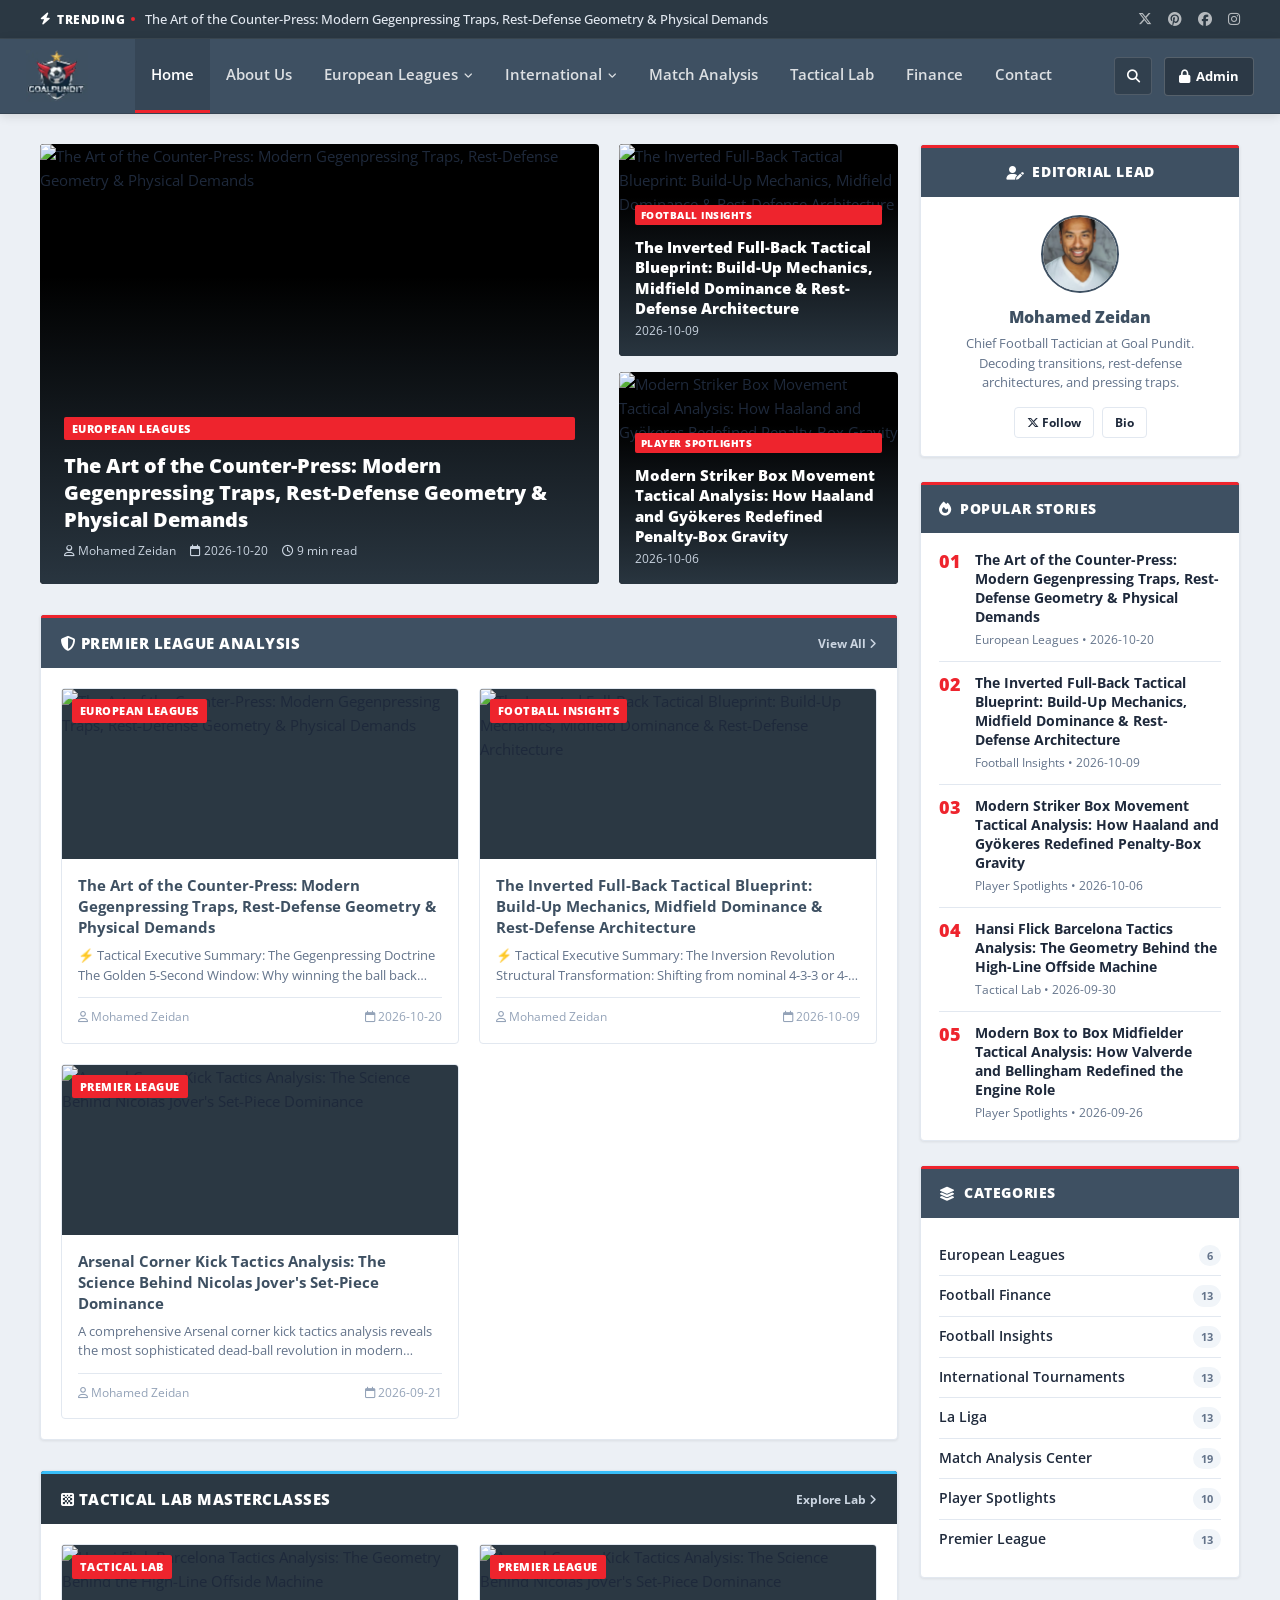
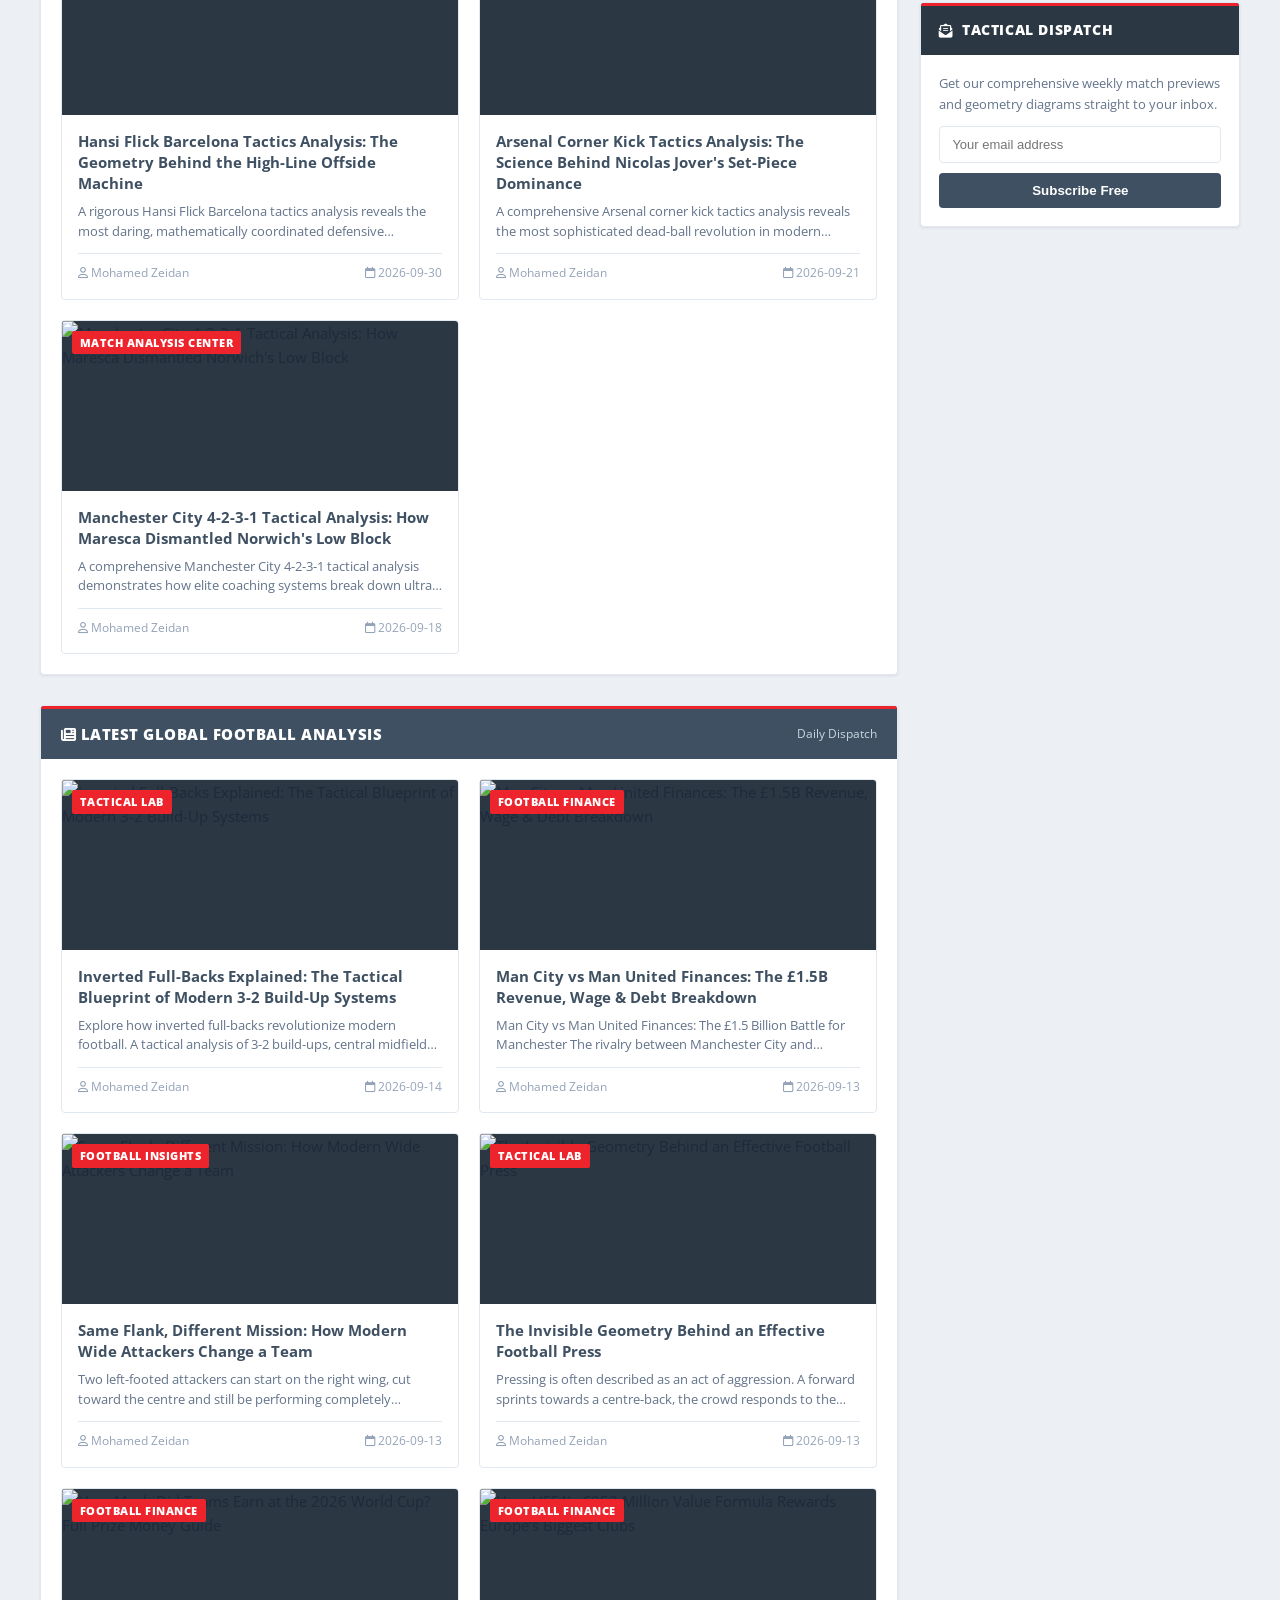
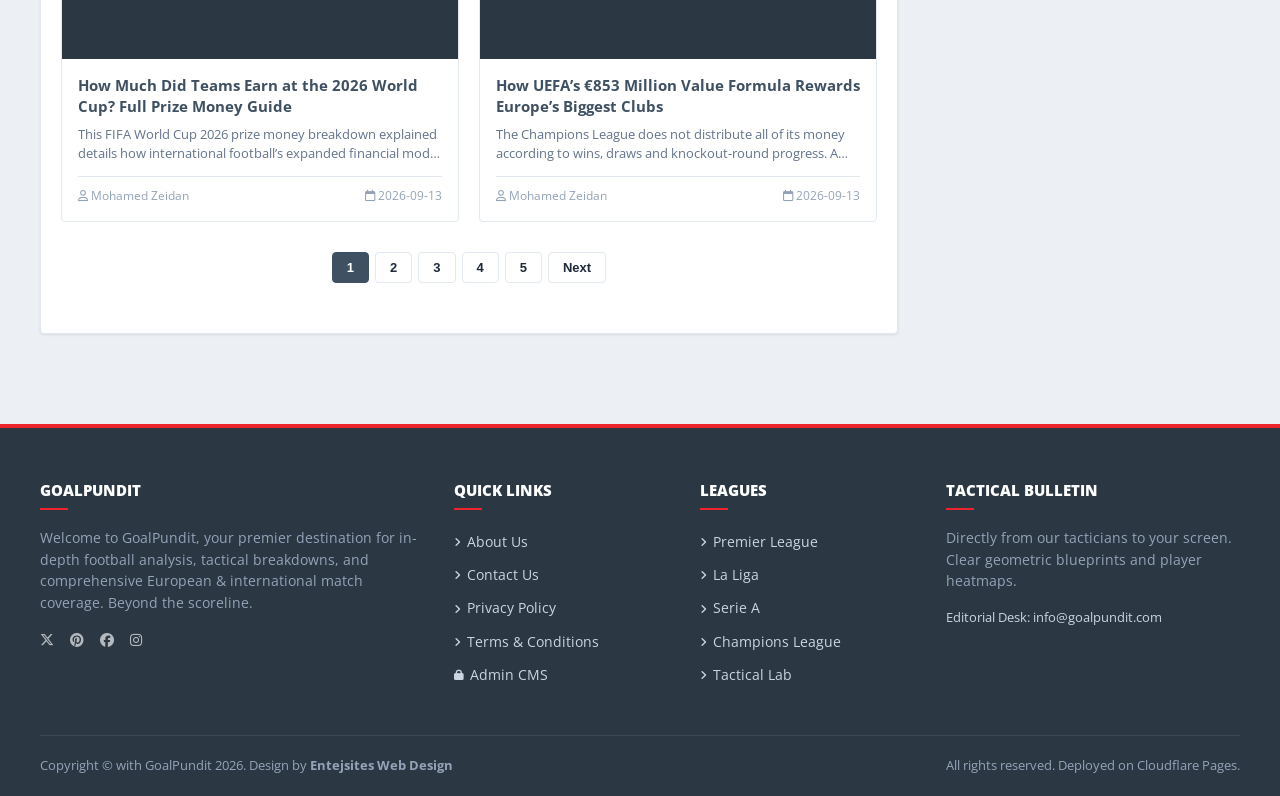
==== index.html @ 89aeef1a "fix: replace author photo with male portrait, widen container to cut margins by half, remove bottom " ====
<!DOCTYPE html>
<html lang="en">
<head>
  <meta charset="UTF-8">
  <meta name="viewport" content="width=device-width, initial-scale=1.0">
  <title>Goal Pundit | Global Football Analysis & Tactical Insights</title>
  <meta name="description" content="Your premier destination for deep tactical football previews, post-match reviews, and official highlights from the Premier League, La Liga, and Champions League. Beyond the scoreline.">
  <link rel="icon" type="image/webp" href="images/logo.webp">
  <link rel="preconnect" href="https://fonts.googleapis.com">
  <link rel="preconnect" href="https://fonts.gstatic.com" crossorigin>
  <link href="https://fonts.googleapis.com/css2?family=Open+Sans:ital,wght@0,400;0,600;0,700;0,800;1,400&family=Montserrat:wght@700;800;900&display=swap" rel="stylesheet">
  <link rel="stylesheet" href="https://cdnjs.cloudflare.com/ajax/libs/font-awesome/6.5.1/css/all.min.css">
  <link rel="stylesheet" href="css/main.css">
</head>
<body>

  <!-- Top Bar -->
  <div class="top-bar">
    <div class="container top-bar-inner">
      <div class="trending-ticker">
        <span class="trending-label"><i class="fa-solid fa-bolt"></i> TRENDING</span>
        <span class="trending-text" id="trendingTickerText">Loading tactical analysis...</span>
      </div>
      <div class="top-bar-social">
        <a href="https://x.com/goalpundit1977" target="_blank" rel="noopener" title="Twitter / X"><i class="fa-brands fa-x-twitter"></i></a>
        <a href="https://www.pinterest.com/goalpundit1977/" target="_blank" rel="noopener" title="Pinterest"><i class="fa-brands fa-pinterest"></i></a>
        <a href="https://facebook.com/goalpundit" target="_blank" rel="noopener" title="Facebook"><i class="fa-brands fa-facebook"></i></a>
        <a href="https://instagram.com/goalpundit" target="_blank" rel="noopener" title="Instagram"><i class="fa-brands fa-instagram"></i></a>
      </div>
    </div>
  </div>

  <!-- Main Header -->
  <header class="main-header">
    <div class="container header-inner">
      <div class="site-logo">
        <a href="index.html">
          <img src="images/logo.webp" alt="Goal Pundit" onerror="this.onerror=null; this.src='https://goalpundit.com/wp-content/uploads/2026/07/unnamed-1.webp';">
        </a>
      </div>

      <nav class="site-nav">
        <a href="index.html" class="nav-link active">Home</a>
        <a href="about.html" class="nav-link">About Us</a>
        <div class="nav-item-dropdown">
          <a href="category.html?slug=european-leagues" class="nav-link">
            European Leagues <i class="fa-solid fa-angle-down" style="font-size:10px;"></i>
          </a>
          <div class="dropdown-menu">
            <a href="category.html?slug=premier-league" class="dropdown-item">Premier League</a>
            <a href="category.html?slug=la-liga" class="dropdown-item">La Liga</a>
            <a href="category.html?slug=serie-a" class="dropdown-item">Serie A</a>
            <a href="category.html?slug=european-leagues" class="dropdown-item">All European Leagues</a>
          </div>
        </div>
        <div class="nav-item-dropdown">
          <a href="category.html?slug=international-tournaments" class="nav-link">
            International <i class="fa-solid fa-angle-down" style="font-size:10px;"></i>
          </a>
          <div class="dropdown-menu">
            <a href="category.html?slug=uefa-champions-league" class="dropdown-item">UEFA Champions League</a>
            <a href="category.html?slug=uefa-europa-league" class="dropdown-item">UEFA Europa League</a>
            <a href="category.html?slug=world-cup-supplement" class="dropdown-item">World Cup Supplement</a>
          </div>
        </div>
        <a href="category.html?slug=match-analysis-center" class="nav-link">Match Analysis</a>
        <a href="category.html?slug=tactical-lab" class="nav-link">Tactical Lab</a>
        <a href="category.html?slug=football-finance" class="nav-link">Finance</a>
        <a href="contact.html" class="nav-link">Contact</a>
      </nav>

      <div class="header-actions">
        <button class="search-trigger-btn" onclick="openSearchModal()" title="Search Articles">
          <i class="fa-solid fa-magnifying-glass"></i>
        </button>
        <a href="admin/index.html" class="admin-link-btn" title="CMS Control Panel">
          <i class="fa-solid fa-lock"></i> Admin
        </a>
        <button class="mobile-menu-btn" onclick="toggleMobileNav()">
          <i class="fa-solid fa-bars"></i>
        </button>
      </div>
    </div>
  </header>

  <!-- Main Content Layout -->
  <main class="content-layout">
    <div class="container layout-grid">
      
      <!-- Left Content Column -->
      <div class="main-column">
        
        <!-- Hero Section -->
        <div class="hero-wrapper">
          <div class="hero-layout-grid" id="homeHeroGrid"></div>
        </div>

        <!-- Premier League Module -->
        <div class="module-box">
          <div class="module-bar">
            <h3 class="module-bar-title"><i class="fa-solid fa-shield-halved"></i> Premier League Analysis</h3>
            <a href="category.html?slug=premier-league">View All <i class="fa-solid fa-angle-right"></i></a>
          </div>
          <div class="module-inner-content">
            <div class="articles-mosaic" id="gridPremierLeague"></div>
          </div>
        </div>

        <!-- Tactical Lab Module -->
        <div class="module-box">
          <div class="module-bar" style="background:#2b3843; border-top-color:#38bdf8;">
            <h3 class="module-bar-title"><i class="fa-solid fa-chess-board"></i> Tactical Lab Masterclasses</h3>
            <a href="category.html?slug=tactical-lab">Explore Lab <i class="fa-solid fa-angle-right"></i></a>
          </div>
          <div class="module-inner-content">
            <div class="articles-mosaic" id="gridTacticalLab"></div>
          </div>
        </div>

        <!-- Latest Articles Feed with Pagination -->
        <div class="module-box">
          <div class="module-bar">
            <h3 class="module-bar-title"><i class="fa-solid fa-newspaper"></i> Latest Global Football Analysis</h3>
            <span style="font-size:12px; color:#cbd5e1;">Daily Dispatch</span>
          </div>
          <div class="module-inner-content">
            <div class="articles-mosaic" id="gridLatestPosts"></div>
            <div class="pagination-row" id="latestPagination"></div>
          </div>
        </div>

      </div>

      <!-- Right Sidebar Column -->
      <aside class="sidebar">
        <!-- Author Profile Widget -->
        <div class="widget-extra" style="text-align:center;">
          <div class="widget-header-title" style="justify-content:center;">
            <i class="fa-solid fa-user-pen"></i> Editorial Lead
          </div>
          <div class="widget-content-body">
            <img src="images/author-mohamed-zeidan.jpg" alt="Mohamed Zeidan" style="width:78px; height:78px; border-radius:50%; margin:0 auto 12px; border:2px solid var(--color-header); object-fit:cover;">
            <h4 style="font-size:16px; font-weight:800; color:var(--color-header); margin-bottom:4px;">Mohamed Zeidan</h4>
            <p style="font-size:13px; color:var(--color-text-muted); line-height:1.5; margin-bottom:14px;">Chief Football Tactician at Goal Pundit. Decoding transitions, rest-defense architectures, and pressing traps.</p>
            <div style="display:flex; justify-content:center; gap:8px;">
              <a href="https://x.com/goalpundit1977" target="_blank" class="btn-page" style="padding:5px 12px; font-size:12px;"><i class="fa-brands fa-x-twitter"></i> Follow</a>
              <a href="about.html" class="btn-page" style="padding:5px 12px; font-size:12px;">Bio</a>
            </div>
          </div>
        </div>

        <!-- Popular Stories Widget -->
        <div class="widget-extra">
          <div class="widget-header-title">
            <i class="fa-solid fa-fire"></i> Popular Stories
          </div>
          <div class="widget-content-body">
            <div class="trending-post-list" id="sidebarTrendingList"></div>
          </div>
        </div>

        <!-- Categories Widget -->
        <div class="widget-extra">
          <div class="widget-header-title">
            <i class="fa-solid fa-layer-group"></i> Categories
          </div>
          <div class="widget-content-body">
            <div class="cat-sidebar-menu" id="sidebarCatList"></div>
          </div>
        </div>

        <!-- Tactical Dispatch Widget -->
        <div class="widget-extra">
          <div class="widget-header-title" style="background:#2b3843;">
            <i class="fa-solid fa-envelope-open-text"></i> Tactical Dispatch
          </div>
          <div class="widget-content-body">
            <p style="font-size:13px; color:var(--color-text-muted); margin-bottom:12px;">Get our comprehensive weekly match previews and geometry diagrams straight to your inbox.</p>
            <form onsubmit="event.preventDefault(); showToast('Subscribed to Goal Pundit Dispatch!'); event.target.reset();">
              <input type="email" placeholder="Your email address" style="width:100%; padding:10px 12px; border:1px solid var(--border-color); border-radius:var(--radius-sm); font-size:13px; margin-bottom:10px;" required>
              <button type="submit" style="width:100%; padding:10px; background:var(--color-header); color:#fff; font-weight:700; border:none; border-radius:var(--radius-sm); cursor:pointer;">Subscribe Free</button>
            </form>
          </div>
        </div>
      </aside>

    </div>
  </main>

  <!-- Main Footer -->
  <footer class="site-footer">
    <div class="container">
      <div class="footer-columns-row">
        <div>
          <h4 class="footer-widget-title">GoalPundit</h4>
          <p class="footer-widget-text">Welcome to GoalPundit, your premier destination for in-depth football analysis, tactical breakdowns, and comprehensive European & international match coverage. Beyond the scoreline.</p>
          <div class="top-bar-social" style="margin-top:14px;">
            <a href="https://x.com/goalpundit1977" target="_blank" rel="noopener"><i class="fa-brands fa-x-twitter"></i></a>
            <a href="https://www.pinterest.com/goalpundit1977/" target="_blank" rel="noopener"><i class="fa-brands fa-pinterest"></i></a>
            <a href="https://facebook.com/goalpundit" target="_blank" rel="noopener"><i class="fa-brands fa-facebook"></i></a>
            <a href="https://instagram.com/goalpundit" target="_blank" rel="noopener"><i class="fa-brands fa-instagram"></i></a>
          </div>
        </div>

        <div>
          <h4 class="footer-widget-title">Quick Links</h4>
          <ul class="footer-nav-list">
            <li><a href="about.html"><i class="fa-solid fa-angle-right" style="font-size:11px;"></i> About Us</a></li>
            <li><a href="contact.html"><i class="fa-solid fa-angle-right" style="font-size:11px;"></i> Contact Us</a></li>
            <li><a href="privacy.html"><i class="fa-solid fa-angle-right" style="font-size:11px;"></i> Privacy Policy</a></li>
            <li><a href="terms.html"><i class="fa-solid fa-angle-right" style="font-size:11px;"></i> Terms & Conditions</a></li>
            <li><a href="admin/index.html"><i class="fa-solid fa-lock" style="font-size:11px;"></i> Admin CMS</a></li>
          </ul>
        </div>

        <div>
          <h4 class="footer-widget-title">Leagues</h4>
          <ul class="footer-nav-list">
            <li><a href="category.html?slug=premier-league"><i class="fa-solid fa-angle-right" style="font-size:11px;"></i> Premier League</a></li>
            <li><a href="category.html?slug=la-liga"><i class="fa-solid fa-angle-right" style="font-size:11px;"></i> La Liga</a></li>
            <li><a href="category.html?slug=serie-a"><i class="fa-solid fa-angle-right" style="font-size:11px;"></i> Serie A</a></li>
            <li><a href="category.html?slug=uefa-champions-league"><i class="fa-solid fa-angle-right" style="font-size:11px;"></i> Champions League</a></li>
            <li><a href="category.html?slug=tactical-lab"><i class="fa-solid fa-angle-right" style="font-size:11px;"></i> Tactical Lab</a></li>
          </ul>
        </div>

        <div>
          <h4 class="footer-widget-title">Tactical Bulletin</h4>
          <p class="footer-widget-text">Directly from our tacticians to your screen. Clear geometric blueprints and player heatmaps.</p>
          <div style="font-size:13px; color:#cbd5e1;">Editorial Desk: info@goalpundit.com</div>
        </div>
      </div>

      <div class="footer-copyright-bar">
        <div>Copyright &copy; with GoalPundit 2026. Design by <strong>Entejsites Web Design</strong></div>
        <div>All rights reserved. Deployed on Cloudflare Pages.</div>
      </div>
    </div>
  </footer>

  <!-- Search Modal -->
  <div class="modal-overlay" id="searchModal" onclick="if(event.target===this) closeSearchModal()">
    <div class="modal-search-card">
      <div class="search-input-box">
        <i class="fa-solid fa-magnifying-glass" style="color:var(--color-text-muted); font-size:18px;"></i>
        <input type="text" id="modalSearchInput" placeholder="Search 125+ tactical articles..." oninput="handleInstantSearch(this.value)">
        <button type="button" style="background:none; border:none; font-size:18px; color:var(--color-text-muted); cursor:pointer;" onclick="closeSearchModal()">
          <i class="fa-solid fa-xmark"></i>
        </button>
      </div>
      <div class="search-results-list" id="modalSearchResults">
        <div style="padding:20px; text-align:center; color:var(--color-text-muted); font-size:14px;">
          Type keywords to search tactical analysis, teams, players...
        </div>
      </div>
    </div>
  </div>

  <script src="js/goalpundit-sync.js"></script>
  <script>
    let currentLatestPage = 1;
    const postsPerPage = 6;

    document.addEventListener('DOMContentLoaded', () => {
      renderHomepage();
    });

    function renderHomepage() {
      const data = getGoalPunditData();
      const posts = data.posts || [];

      // Hero Grid
      const heroGrid = document.getElementById('homeHeroGrid');
      if (heroGrid && posts.length >= 3) {
        const pMain = posts[0];
        const pSub1 = posts[1];
        const pSub2 = posts[2];
        heroGrid.innerHTML = `
          <div class="hero-lead-card">
            <img src="${pMain.image}" alt="${pMain.title}">
            <div class="hero-lead-overlay">
              <span class="post-cat-pill">${pMain.category}</span>
              <h1 class="hero-card-title"><a href="post.html?slug=${pMain.slug}">${pMain.title}</a></h1>
              <div style="font-size:12px; color:#cbd5e1; display:flex; gap:14px;">
                <span><i class="fa-regular fa-user"></i> ${pMain.author}</span>
                <span><i class="fa-regular fa-calendar"></i> ${pMain.date}</span>
                <span><i class="fa-regular fa-clock"></i> ${pMain.readTime || '5 min read'}</span>
              </div>
            </div>
          </div>
          <div class="hero-side-stack">
            <div class="hero-small-card">
              <img src="${pSub1.image}" alt="${pSub1.title}">
              <div class="hero-small-overlay">
                <span class="post-cat-pill" style="font-size:10px; padding:2px 6px;">${pSub1.category}</span>
                <h3 class="hero-card-title" style="font-size:15px; margin-bottom:4px;"><a href="post.html?slug=${pSub1.slug}">${pSub1.title}</a></h3>
                <div style="font-size:11.5px; color:#cbd5e1;">${pSub1.date}</div>
              </div>
            </div>
            <div class="hero-small-card">
              <img src="${pSub2.image}" alt="${pSub2.title}">
              <div class="hero-small-overlay">
                <span class="post-cat-pill" style="font-size:10px; padding:2px 6px;">${pSub2.category}</span>
                <h3 class="hero-card-title" style="font-size:15px; margin-bottom:4px;"><a href="post.html?slug=${pSub2.slug}">${pSub2.title}</a></h3>
                <div style="font-size:11.5px; color:#cbd5e1;">${pSub2.date}</div>
              </div>
            </div>
          </div>
        `;
      }

      // Premier League Grid
      const plGrid = document.getElementById('gridPremierLeague');
      if (plGrid) {
        const plPosts = posts.filter(p => p.categorySlug === 'premier-league' || (p.categories && p.categories.includes('Premier League'))).slice(0, 3);
        const displayPl = plPosts.length >= 3 ? plPosts : posts.slice(3, 6);
        plGrid.innerHTML = displayPl.map(p => createCardHtml(p)).join('');
      }

      // Tactical Lab Grid
      const tlGrid = document.getElementById('gridTacticalLab');
      if (tlGrid) {
        const tlPosts = posts.filter(p => p.categorySlug === 'tactical-lab' || (p.categories && p.categories.includes('Tactical Lab'))).slice(0, 3);
        const displayTl = tlPosts.length >= 3 ? tlPosts : posts.slice(6, 9);
        tlGrid.innerHTML = displayTl.map(p => createCardHtml(p)).join('');
      }

      // Latest Posts Feed
      renderLatestPosts(1);

      // Sidebar Trending
      const trendingContainer = document.getElementById('sidebarTrendingList');
      if (trendingContainer) {
        trendingContainer.innerHTML = posts.slice(0, 5).map((p, idx) => `
          <div class="trending-post-row">
            <span class="trending-num">0${idx + 1}</span>
            <div class="trending-row-info">
              <h4><a href="post.html?slug=${p.slug}">${p.title}</a></h4>
              <div class="trending-row-meta">${p.category} • ${p.date}</div>
            </div>
          </div>
        `).join('');
      }

      // Sidebar Categories
      const catList = document.getElementById('sidebarCatList');
      if (catList && data.categories) {
        catList.innerHTML = data.categories.slice(0, 8).map(c => `
          <a href="category.html?slug=${c.slug}" class="cat-sidebar-link">
            <span>${c.name}</span>
            <span class="cat-pill-count">${c.count}</span>
          </a>
        `).join('');
      }
    }

    function createCardHtml(p) {
      return `
        <article class="mosaic-card">
          <div class="mosaic-thumb">
            <a href="post.html?slug=${p.slug}">
              <img src="${p.image}" alt="${p.title}" loading="lazy">
            </a>
            <span class="post-cat-pill" style="position:absolute; top:10px; left:10px; margin:0;">${p.category}</span>
          </div>
          <div class="mosaic-body">
            <h3 class="mosaic-title">
              <a href="post.html?slug=${p.slug}">${p.title}</a>
            </h3>
            <p class="mosaic-excerpt">${p.excerpt}</p>
            <div class="mosaic-footer">
              <span><i class="fa-regular fa-user"></i> ${p.author}</span>
              <span><i class="fa-regular fa-calendar"></i> ${p.date}</span>
            </div>
          </div>
        </article>
      `;
    }

    function renderLatestPosts(page) {
      currentLatestPage = page;
      const data = getGoalPunditData();
      const posts = (data.posts || []).slice(9);
      const start = (page - 1) * postsPerPage;
      const pagePosts = posts.slice(start, start + postsPerPage);
      const container = document.getElementById('gridLatestPosts');
      if (container) {
        container.innerHTML = pagePosts.map(p => createCardHtml(p)).join('');
      }

      // Pagination
      const totalPages = Math.ceil(posts.length / postsPerPage);
      const pagContainer = document.getElementById('latestPagination');
      if (pagContainer) {
        let html = '';
        if (page > 1) {
          html += `<button class="btn-page" onclick="renderLatestPosts(${page - 1})">Previous</button>`;
        }
        for (let i = 1; i <= Math.min(5, totalPages); i++) {
          html += `<button class="btn-page ${i === page ? 'active' : ''}" onclick="renderLatestPosts(${i})">${i}</button>`;
        }
        if (page < totalPages) {
          html += `<button class="btn-page" onclick="renderLatestPosts(${page + 1})">Next</button>`;
        }
        pagContainer.innerHTML = html;
      }
    }

    function openSearchModal() {
      const m = document.getElementById('searchModal');
      if (m) { m.classList.add('show'); setTimeout(() => document.getElementById('modalSearchInput').focus(), 100); }
    }
    function closeSearchModal() {
      const m = document.getElementById('searchModal');
      if (m) m.classList.remove('show');
    }
    function handleInstantSearch(val) {
      const resContainer = document.getElementById('modalSearchResults');
      if (!val || val.trim().length < 2) {
        resContainer.innerHTML = '<div style="padding:20px; text-align:center; color:var(--color-text-muted); font-size:14px;">Type at least 2 letters to search...</div>';
        return;
      }
      const results = searchPosts(val).slice(0, 6);
      if (results.length === 0) {
        resContainer.innerHTML = '<div style="padding:20px; text-align:center; color:var(--color-text-muted); font-size:14px;">No matching articles found for "' + val + '"</div>';
        return;
      }
      resContainer.innerHTML = results.map(p => `
        <a href="post.html?slug=${p.slug}" class="search-result-item" style="display:block; padding:12px 18px; border-bottom:1px solid #f1f5f9;">
          <h5 style="font-size:14px; color:var(--color-header); margin-bottom:4px;">${p.title}</h5>
          <span style="font-size:12px; color:var(--color-accent);">${p.category} • ${p.date}</span>
        </a>
      `).join('');
    }
    function toggleMobileNav() {
      const nav = document.querySelector('.site-nav');
      if (nav) {
        nav.style.display = nav.style.display === 'flex' ? 'none' : 'flex';
        nav.style.flexDirection = 'column';
        nav.style.position = 'absolute';
        nav.style.top = '74px';
        nav.style.left = '0';
        nav.style.right = '0';
        nav.style.background = 'var(--color-header)';
        nav.style.padding = '16px';
        nav.style.height = 'auto';
      }
    }
  </script>
</body>
</html>
---- css/main.css ----
/* ==========================================================================
   GOAL PUNDIT - OFFICIAL STYLESHEET
   Authentic Design System: Divi Extra Slate & Football Editorial
   ========================================================================== */

:root {
  --color-header: #3e5062;        /* Main Header Slate Blue/Grey */
  --color-header-dark: #2b3843;   /* Top Bar & Footer Dark Slate */
  --color-accent: #ee242d;        /* Goal Pundit Editorial Red */
  --color-accent-hover: #c91821;
  --color-text-main: #1e293b;
  --color-text-muted: #64748b;
  --color-text-light: #94a3b8;
  
  --bg-body: #ecf0f5;             /* Authentic Soft Grey Body */
  --bg-card: #ffffff;
  --bg-alt: #f1f5f9;
  --border-color: #e2e8f0;
  
  --font-main: 'Open Sans', -apple-system, BlinkMacSystemFont, "Segoe UI", Roboto, sans-serif;
  --font-heading: 'Open Sans', 'Montserrat', sans-serif;
  
  --max-width: 1340px;
  --radius-sm: 4px;
  --radius-md: 6px;
  --radius-lg: 8px;
  --shadow-sm: 0 1px 3px rgba(0, 0, 0, 0.08);
  --shadow-md: 0 4px 6px -1px rgba(0, 0, 0, 0.1);
  --transition: all 0.2s ease-in-out;
}

*, *::before, *::after {
  box-sizing: border-box;
  margin: 0;
  padding: 0;
}

body {
  font-family: var(--font-main);
  background-color: var(--bg-body);
  color: var(--color-text-main);
  line-height: 1.6;
  font-size: 15px;
  -webkit-font-smoothing: antialiased;
}

a {
  color: inherit;
  text-decoration: none;
  transition: var(--transition);
}

a:hover {
  color: var(--color-accent);
}

img {
  max-width: 100%;
  height: auto;
  display: block;
}

ul {
  list-style: none;
}

.container {
  width: 96%;
  max-width: var(--max-width);
  margin: 0 auto;
  padding: 0 14px;
}

/* --------------------------------------------------------------------------
   TOP BAR (#top-header)
   -------------------------------------------------------------------------- */
.top-bar {
  background: var(--color-header-dark);
  color: #cbd5e1;
  font-size: 13px;
  padding: 8px 0;
  border-bottom: 1px solid rgba(255, 255, 255, 0.08);
}

.top-bar-inner {
  display: flex;
  justify-content: space-between;
  align-items: center;
  gap: 20px;
}

.trending-ticker {
  display: flex;
  align-items: center;
  gap: 10px;
  overflow: hidden;
  white-space: nowrap;
}

.trending-label {
  font-weight: 800;
  text-transform: uppercase;
  color: #ffffff;
  letter-spacing: 0.5px;
  font-size: 12px;
  display: inline-flex;
  align-items: center;
  gap: 6px;
}

.trending-label::after {
  content: '';
  display: inline-block;
  width: 4px;
  height: 4px;
  background: var(--color-accent);
  border-radius: 50%;
}

.trending-text {
  color: #e2e8f0;
  font-weight: 500;
  transition: opacity 0.3s ease;
  overflow: hidden;
  text-overflow: ellipsis;
}

.trending-text:hover {
  color: #ffffff;
  text-decoration: underline;
}

.top-bar-social {
  display: flex;
  align-items: center;
  gap: 16px;
}

.top-bar-social a {
  color: rgba(255, 255, 255, 0.65);
  font-size: 14px;
}

.top-bar-social a:hover {
  color: #ffffff;
}

/* --------------------------------------------------------------------------
   MAIN HEADER (#main-header)
   -------------------------------------------------------------------------- */
.main-header {
  background: var(--color-header);
  border-bottom: 1px solid rgba(0, 0, 0, 0.15);
  position: sticky;
  top: 0;
  z-index: 1000;
  box-shadow: 0 2px 10px rgba(0, 0, 0, 0.12);
}

.header-inner {
  display: flex;
  justify-content: space-between;
  align-items: center;
  padding: 0;
  height: 74px;
}

.site-logo {
  display: flex;
  align-items: center;
}

.site-logo img {
  height: 52px;
  width: auto;
  object-fit: contain;
}

.site-nav {
  display: flex;
  align-items: center;
  height: 100%;
}

.nav-link {
  font-size: 14.5px;
  font-weight: 600;
  color: rgba(255, 255, 255, 0.82);
  padding: 0 16px;
  height: 74px;
  display: inline-flex;
  align-items: center;
  gap: 6px;
  border-bottom: 3px solid transparent;
  transition: var(--transition);
}

.nav-link:hover, .nav-link.active {
  color: #ffffff;
  background: rgba(0, 0, 0, 0.12);
  border-bottom-color: var(--color-accent);
}

/* Dropdown */
.nav-item-dropdown {
  position: relative;
  height: 100%;
  display: flex;
  align-items: center;
}

.dropdown-menu {
  position: absolute;
  top: 74px;
  left: 0;
  background: var(--color-header-dark);
  border-top: 3px solid var(--color-accent);
  box-shadow: 0 10px 25px rgba(0, 0, 0, 0.25);
  min-width: 220px;
  padding: 6px 0;
  opacity: 0;
  visibility: hidden;
  transform: translateY(8px);
  transition: all 0.2s ease;
  z-index: 200;
  border-radius: 0 0 var(--radius-sm) var(--radius-sm);
}

.nav-item-dropdown:hover .dropdown-menu {
  opacity: 1;
  visibility: visible;
  transform: translateY(0);
}

.dropdown-item {
  display: block;
  padding: 10px 18px;
  font-size: 13.5px;
  font-weight: 600;
  color: rgba(255, 255, 255, 0.85);
  border-bottom: 1px solid rgba(255, 255, 255, 0.04);
}

.dropdown-item:last-child {
  border-bottom: none;
}

.dropdown-item:hover {
  background: rgba(255, 255, 255, 0.08);
  color: #ffffff;
  padding-left: 22px;
}

/* Header Actions */
.header-actions {
  display: flex;
  align-items: center;
  gap: 12px;
}

.search-trigger-btn {
  background: rgba(0, 0, 0, 0.2);
  border: 1px solid rgba(255, 255, 255, 0.15);
  color: #fff;
  width: 38px;
  height: 38px;
  border-radius: var(--radius-sm);
  display: flex;
  align-items: center;
  justify-content: center;
  cursor: pointer;
  transition: var(--transition);
}

.search-trigger-btn:hover {
  background: var(--color-accent);
  border-color: var(--color-accent);
}

.admin-link-btn {
  background: rgba(0, 0, 0, 0.28);
  border: 1px solid rgba(255, 255, 255, 0.2);
  color: #fff;
  font-size: 13px;
  font-weight: 700;
  padding: 8px 14px;
  border-radius: var(--radius-sm);
  display: inline-flex;
  align-items: center;
  gap: 6px;
}

.admin-link-btn:hover {
  background: var(--color-accent);
  border-color: var(--color-accent);
}

.mobile-menu-btn {
  display: none;
  background: none;
  border: none;
  font-size: 24px;
  color: #ffffff;
  cursor: pointer;
}

/* --------------------------------------------------------------------------
   LAYOUT GRID
   -------------------------------------------------------------------------- */
.content-layout {
  padding: 30px 0 60px;
}

.layout-grid {
  display: grid;
  grid-template-columns: 1fr 320px;
  gap: 22px;
  align-items: start;
}

.main-column {
  min-width: 0;
}

/* --------------------------------------------------------------------------
   SINGLE POST LAYOUT (Aligned perfectly with content)
   -------------------------------------------------------------------------- */
.post-article-card {
  background: var(--bg-card);
  border: 1px solid var(--border-color);
  border-radius: var(--radius-sm);
  box-shadow: var(--shadow-sm);
  padding: 32px;
  margin-bottom: 30px;
}

.breadcrumbs {
  display: flex;
  align-items: center;
  gap: 8px;
  font-size: 13px;
  color: var(--color-text-muted);
  margin-bottom: 14px;
}

.breadcrumbs a:hover {
  color: var(--color-accent);
}

.post-cat-pill {
  display: inline-block;
  background: var(--color-accent);
  color: #ffffff;
  font-size: 11px;
  font-weight: 800;
  text-transform: uppercase;
  letter-spacing: 0.5px;
  padding: 3px 8px;
  border-radius: 2px;
  margin-bottom: 12px;
}

.post-title-main {
  font-size: 30px;
  font-weight: 800;
  line-height: 1.3;
  color: var(--color-text-main);
  margin-bottom: 14px;
}

.post-meta-details {
  display: flex;
  align-items: center;
  gap: 16px;
  font-size: 13px;
  color: var(--color-text-muted);
  padding-bottom: 18px;
  border-bottom: 1px solid var(--border-color);
  margin-bottom: 24px;
  flex-wrap: wrap;
}

.post-meta-details strong {
  color: var(--color-text-main);
}

.post-featured-thumb {
  margin: 0 0 28px 0;
  border-radius: var(--radius-sm);
  overflow: hidden;
}

.post-featured-thumb img {
  width: 100%;
  max-height: 520px;
  object-fit: cover;
}

.post-entry-content {
  font-size: 16px;
  line-height: 1.8;
  color: #2d3748;
}

.post-entry-content h2 {
  font-size: 22px;
  font-weight: 800;
  color: var(--color-header);
  margin: 32px 0 14px;
  padding-bottom: 6px;
  border-bottom: 2px solid var(--border-color);
}

.post-entry-content h3 {
  font-size: 18px;
  font-weight: 700;
  color: var(--color-header);
  margin: 24px 0 12px;
}

.post-entry-content p {
  margin-bottom: 18px;
}

.post-entry-content ul, .post-entry-content ol {
  margin: 0 0 18px 24px;
}

.post-entry-content li {
  margin-bottom: 6px;
}

.post-entry-content blockquote {
  border-left: 4px solid var(--color-accent);
  padding: 14px 20px;
  background: var(--bg-alt);
  font-style: italic;
  margin: 22px 0;
  color: var(--color-header-dark);
}

.post-entry-content table {
  width: 100%;
  border-collapse: collapse;
  margin: 20px 0;
}

.post-entry-content th, .post-entry-content td {
  padding: 10px 14px;
  border: 1px solid var(--border-color);
  text-align: left;
}

.post-entry-content th {
  background: var(--bg-alt);
  font-weight: 700;
}

/* Share Bar */
.post-share-strip {
  display: flex;
  align-items: center;
  gap: 10px;
  padding: 16px 0;
  border-top: 1px solid var(--border-color);
  border-bottom: 1px solid var(--border-color);
  margin: 28px 0;
  flex-wrap: wrap;
}

.share-btn {
  padding: 7px 14px;
  border-radius: var(--radius-sm);
  font-size: 12.5px;
  font-weight: 700;
  color: #fff;
  border: none;
  cursor: pointer;
  display: inline-flex;
  align-items: center;
  gap: 6px;
}

.share-twitter { background: #000; }
.share-facebook { background: #1877f2; }
.share-whatsapp { background: #25d366; }
.share-copy { background: #475569; }

/* --------------------------------------------------------------------------
   SIDEBAR & EXTRA WIDGETS
   -------------------------------------------------------------------------- */
.sidebar {
  display: flex;
  flex-direction: column;
  gap: 24px;
}

.widget-extra {
  background: var(--bg-card);
  border: 1px solid var(--border-color);
  border-radius: var(--radius-sm);
  overflow: hidden;
  box-shadow: var(--shadow-sm);
}

.widget-header-title {
  background: var(--color-header);
  color: #ffffff;
  padding: 13px 18px;
  font-size: 14px;
  font-weight: 800;
  text-transform: uppercase;
  letter-spacing: 0.6px;
  display: flex;
  align-items: center;
  gap: 8px;
  border-top: 3px solid var(--color-accent);
}

.widget-content-body {
  padding: 18px;
}

/* Trending List in Sidebar */
.trending-post-list {
  display: flex;
  flex-direction: column;
}

.trending-post-row {
  display: flex;
  gap: 14px;
  padding: 12px 0;
  border-bottom: 1px solid var(--border-color);
}

.trending-post-row:last-child {
  border-bottom: none;
  padding-bottom: 0;
}

.trending-post-row:first-child {
  padding-top: 0;
}

.trending-num {
  font-size: 18px;
  font-weight: 800;
  color: var(--color-accent);
  line-height: 1.2;
  min-width: 22px;
}

.trending-row-info h4 {
  font-size: 13.5px;
  font-weight: 700;
  line-height: 1.4;
  margin-bottom: 4px;
}

.trending-row-info h4 a {
  color: var(--color-text-main);
}

.trending-row-info h4 a:hover {
  color: var(--color-accent);
}

.trending-row-meta {
  font-size: 11.5px;
  color: var(--color-text-muted);
}

/* Categories List in Sidebar */
.cat-sidebar-menu {
  display: flex;
  flex-direction: column;
}

.cat-sidebar-link {
  display: flex;
  justify-content: space-between;
  align-items: center;
  padding: 9px 0;
  border-bottom: 1px solid var(--border-color);
  font-size: 13.5px;
  font-weight: 600;
  color: var(--color-text-main);
}

.cat-sidebar-link:last-child {
  border-bottom: none;
}

.cat-sidebar-link:hover {
  color: var(--color-accent);
  padding-left: 4px;
}

.cat-pill-count {
  font-size: 11px;
  background: var(--bg-alt);
  color: var(--color-text-muted);
  padding: 2px 8px;
  border-radius: 9999px;
  font-weight: 700;
}

/* --------------------------------------------------------------------------
   HOMEPAGE MODULES & CARDS
   -------------------------------------------------------------------------- */
.module-box {
  background: var(--bg-card);
  border: 1px solid var(--border-color);
  border-radius: var(--radius-sm);
  margin-bottom: 30px;
  overflow: hidden;
  box-shadow: var(--shadow-sm);
}

.module-bar {
  background: var(--color-header);
  color: #fff;
  padding: 13px 20px;
  display: flex;
  justify-content: space-between;
  align-items: center;
  border-top: 3px solid var(--color-accent);
}

.module-bar-title {
  font-size: 15px;
  font-weight: 800;
  text-transform: uppercase;
  letter-spacing: 0.5px;
  margin: 0;
}

.module-bar a {
  font-size: 12px;
  font-weight: 700;
  color: #cbd5e1;
}

.module-bar a:hover {
  color: #fff;
}

.module-inner-content {
  padding: 20px;
}

/* Hero Section */
.hero-wrapper {
  margin-bottom: 30px;
}

.hero-layout-grid {
  display: grid;
  grid-template-columns: 2fr 1fr;
  gap: 20px;
}

.hero-lead-card {
  position: relative;
  height: 440px;
  border-radius: var(--radius-sm);
  overflow: hidden;
  background: #000;
}

.hero-lead-card img {
  width: 100%;
  height: 100%;
  object-fit: cover;
  transition: transform 0.5s ease;
}

.hero-lead-card:hover img {
  transform: scale(1.04);
}

.hero-lead-overlay {
  position: absolute;
  inset: 0;
  background: linear-gradient(180deg, rgba(43,56,67,0) 30%, rgba(43,56,67,0.95) 100%);
  display: flex;
  flex-direction: column;
  justify-content: flex-end;
  padding: 24px;
  color: #fff;
}

.hero-side-stack {
  display: flex;
  flex-direction: column;
  gap: 16px;
}

.hero-small-card {
  position: relative;
  height: 212px;
  border-radius: var(--radius-sm);
  overflow: hidden;
  background: #000;
}

.hero-small-card img {
  width: 100%;
  height: 100%;
  object-fit: cover;
  transition: transform 0.5s ease;
}

.hero-small-card:hover img {
  transform: scale(1.04);
}

.hero-small-overlay {
  position: absolute;
  inset: 0;
  background: linear-gradient(180deg, rgba(43,56,67,0) 25%, rgba(43,56,67,0.95) 100%);
  display: flex;
  flex-direction: column;
  justify-content: flex-end;
  padding: 16px;
  color: #fff;
}

.hero-card-title {
  font-size: 20px;
  font-weight: 800;
  line-height: 1.35;
  color: #fff;
  margin-bottom: 8px;
}

.hero-card-title a:hover {
  color: #ffd2d4;
}

/* Article Grid */
.articles-mosaic {
  display: grid;
  grid-template-columns: repeat(auto-fill, minmax(260px, 1fr));
  gap: 20px;
}

.mosaic-card {
  background: #ffffff;
  border: 1px solid var(--border-color);
  border-radius: var(--radius-sm);
  overflow: hidden;
  display: flex;
  flex-direction: column;
  transition: var(--transition);
}

.mosaic-card:hover {
  box-shadow: var(--shadow-md);
  border-color: #cbd5e1;
}

.mosaic-thumb {
  position: relative;
  height: 170px;
  overflow: hidden;
  background: #2b3843;
}

.mosaic-thumb img {
  width: 100%;
  height: 100%;
  object-fit: cover;
  transition: transform 0.4s ease;
}

.mosaic-card:hover .mosaic-thumb img {
  transform: scale(1.05);
}

.mosaic-body {
  padding: 16px;
  display: flex;
  flex-direction: column;
  flex-grow: 1;
}

.mosaic-title {
  font-size: 15px;
  font-weight: 700;
  line-height: 1.4;
  margin-bottom: 8px;
  color: var(--color-header);
}

.mosaic-card:hover .mosaic-title {
  color: var(--color-accent);
}

.mosaic-excerpt {
  font-size: 13px;
  color: var(--color-text-muted);
  line-height: 1.5;
  margin-bottom: 12px;
  display: -webkit-box;
  -webkit-line-clamp: 2;
  -webkit-box-orient: vertical;
  overflow: hidden;
}

.mosaic-footer {
  margin-top: auto;
  display: flex;
  justify-content: space-between;
  font-size: 11.5px;
  color: var(--color-text-light);
  padding-top: 10px;
  border-top: 1px solid var(--border-color);
}

/* --------------------------------------------------------------------------
   FOOTER (Divi Extra Authentic)
   -------------------------------------------------------------------------- */
.site-footer {
  background: var(--color-header-dark);
  color: #cbd5e1;
  padding: 50px 0 20px;
  border-top: 4px solid var(--color-accent);
}

.footer-columns-row {
  display: grid;
  grid-template-columns: 1.8fr 1fr 1fr 1.4fr;
  gap: 36px;
  margin-bottom: 40px;
}

.footer-widget-title {
  font-size: 15px;
  font-weight: 800;
  text-transform: uppercase;
  color: #ffffff;
  margin-bottom: 18px;
  position: relative;
}

.footer-widget-title::after {
  content: '';
  display: block;
  width: 28px;
  height: 2px;
  background: var(--color-accent);
  margin-top: 6px;
}

.footer-widget-text {
  font-size: 13.5px;
  line-height: 1.6;
  color: #94a3b8;
  margin-bottom: 14px;
}

.footer-nav-list li {
  margin-bottom: 8px;
}

.footer-nav-list a {
  font-size: 13.5px;
  color: #cbd5e1;
  display: inline-flex;
  align-items: center;
  gap: 6px;
}

.footer-nav-list a:hover {
  color: #ffffff;
  padding-left: 4px;
}

.footer-copyright-bar {
  border-top: 1px solid rgba(255, 255, 255, 0.08);
  padding-top: 20px;
  display: flex;
  justify-content: space-between;
  align-items: center;
  font-size: 12.5px;
  color: #94a3b8;
  flex-wrap: wrap;
  gap: 12px;
}

/* --------------------------------------------------------------------------
   PAGINATION
   -------------------------------------------------------------------------- */
.pagination-row {
  display: flex;
  justify-content: center;
  align-items: center;
  gap: 6px;
  margin: 30px 0;
}

.btn-page {
  padding: 7px 14px;
  background: var(--bg-card);
  border: 1px solid var(--border-color);
  border-radius: var(--radius-sm);
  font-size: 13px;
  font-weight: 700;
  color: var(--color-text-main);
  cursor: pointer;
  transition: var(--transition);
}

.btn-page:hover, .btn-page.active {
  background: var(--color-header);
  color: #ffffff;
  border-color: var(--color-header);
}

/* --------------------------------------------------------------------------
   RESPONSIVE
   -------------------------------------------------------------------------- */
@media (max-width: 992px) {
  .layout-grid {
    grid-template-columns: 1fr;
  }
  .hero-layout-grid {
    grid-template-columns: 1fr;
  }
  .site-nav {
    display: none;
  }
  .mobile-menu-btn {
    display: block;
  }
  .footer-columns-row {
    grid-template-columns: 1fr 1fr;
  }
}

@media (max-width: 600px) {
  .footer-columns-row {
    grid-template-columns: 1fr;
  }
  .post-article-card {
    padding: 18px;
  }
  .post-title-main {
    font-size: 22px;
  }
}


/* --------------------------------------------------------------------------
   SEARCH MODAL (Hidden completely until triggered)
   -------------------------------------------------------------------------- */
.modal-overlay {
  position: fixed !important;
  inset: 0 !important;
  background: rgba(15, 23, 42, 0.82) !important;
  backdrop-filter: blur(5px) !important;
  z-index: 999999 !important;
  display: none !important;
  align-items: flex-start !important;
  justify-content: center !important;
  padding-top: 90px !important;
}

.modal-overlay.show {
  display: flex !important;
}

.modal-search-card {
  background: #ffffff;
  width: 90%;
  max-width: 620px;
  border-radius: var(--radius-sm);
  overflow: hidden;
  box-shadow: 0 25px 50px -12px rgba(0, 0, 0, 0.5);
  border-top: 4px solid var(--color-accent);
}

.search-input-box {
  display: flex;
  align-items: center;
  padding: 16px 20px;
  border-bottom: 1px solid var(--border-color);
  background: #ffffff;
}

.search-input-box input {
  flex-grow: 1;
  border: none;
  font-size: 16px;
  outline: none;
  padding: 0 12px;
  font-family: inherit;
}

.search-results-list {
  max-height: 420px;
  overflow-y: auto;
  background: #ffffff;
}

/* Category Page Hero Header */
.category-hero-box {
  background: #ffffff;
  border: 1px solid var(--border-color);
  border-radius: var(--radius-sm);
  box-shadow: var(--shadow-sm);
  margin-bottom: 24px;
  overflow: hidden;
}

.category-hero-top {
  background: var(--color-header);
  color: #fff;
  padding: 22px 26px;
  border-top: 3px solid var(--color-accent);
}

.category-lead-card {
  display: grid;
  grid-template-columns: 1.2fr 1fr;
  background: #ffffff;
  border-top: 1px solid var(--border-color);
}

.category-lead-img {
  height: 280px;
  position: relative;
  overflow: hidden;
  background: #2b3843;
}

.category-lead-img img {
  width: 100%;
  height: 100%;
  object-fit: cover;
  transition: transform 0.4s ease;
}

.category-lead-card:hover .category-lead-img img {
  transform: scale(1.04);
}

.category-lead-content {
  padding: 26px;
  display: flex;
  flex-direction: column;
  justify-content: center;
}

@media (max-width: 768px) {
  .category-lead-card {
    grid-template-columns: 1fr;
  }
  .category-lead-img {
    height: 200px;
  }
}
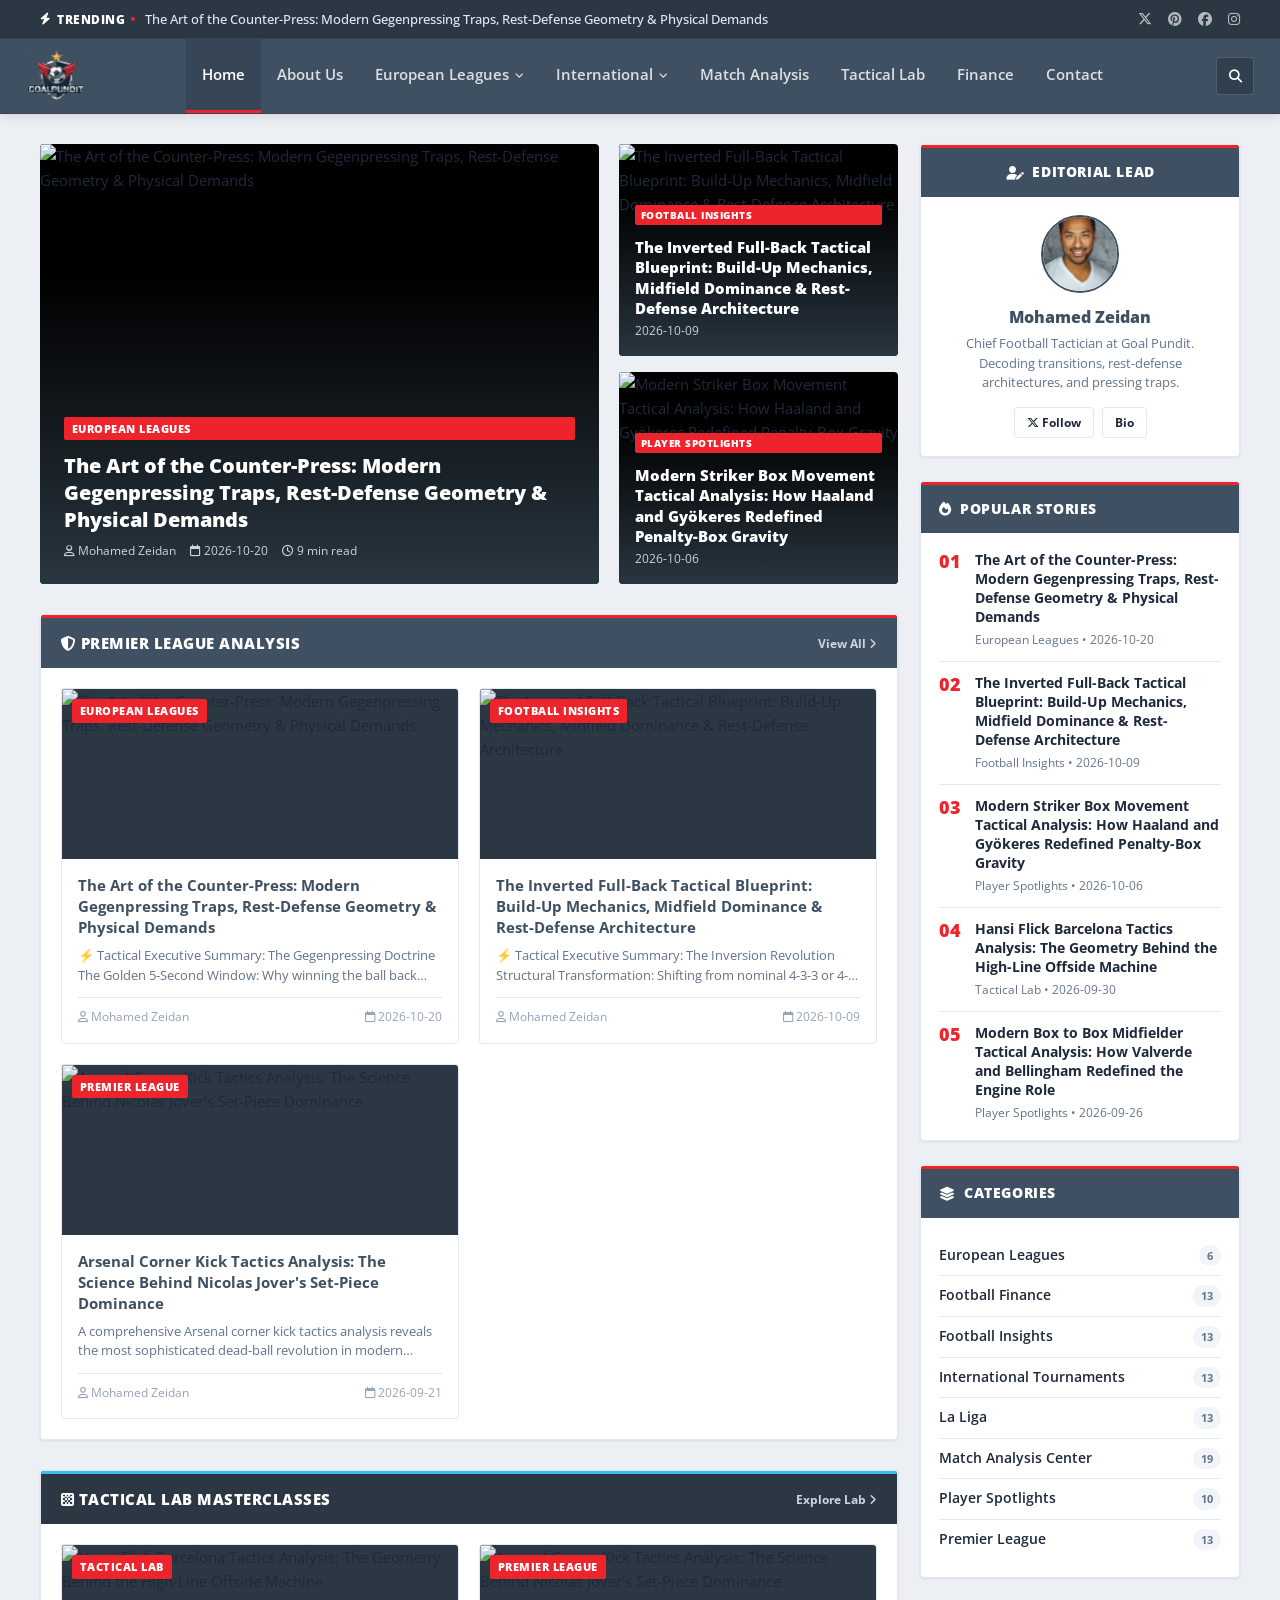
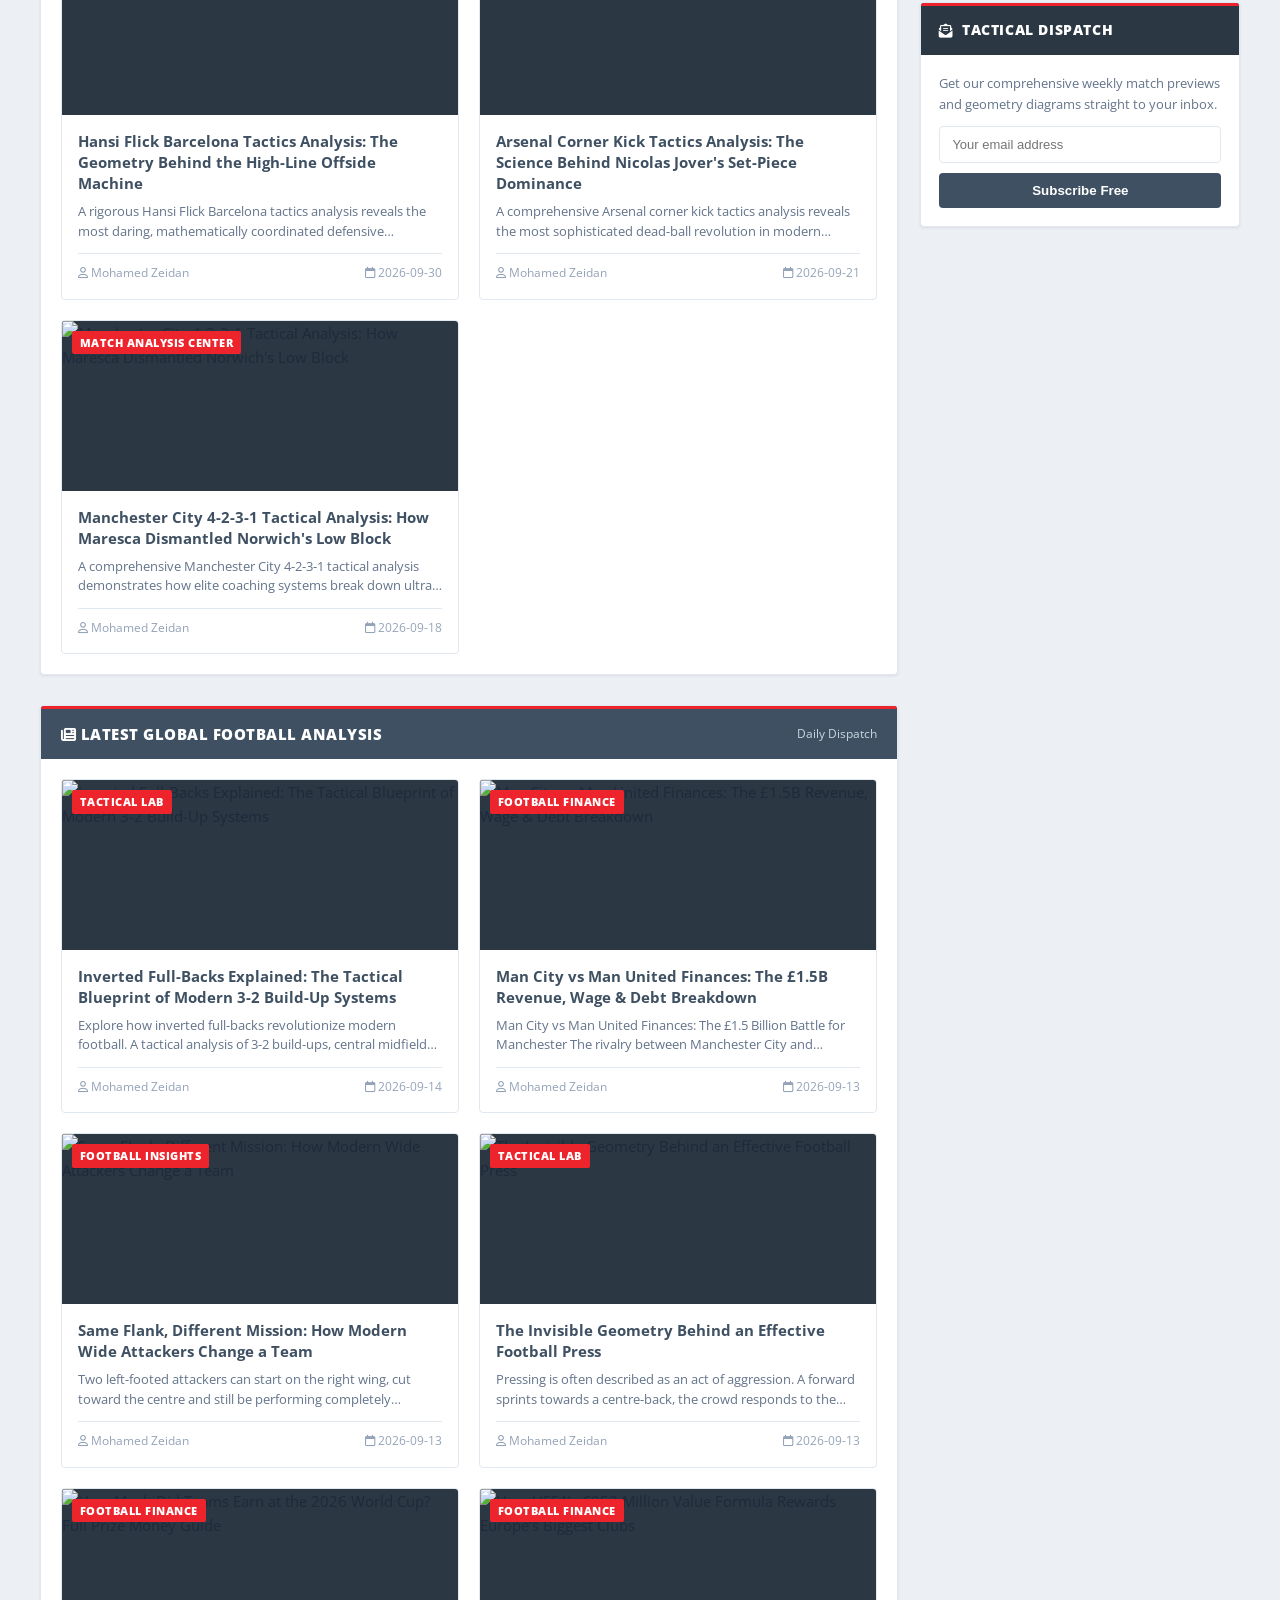
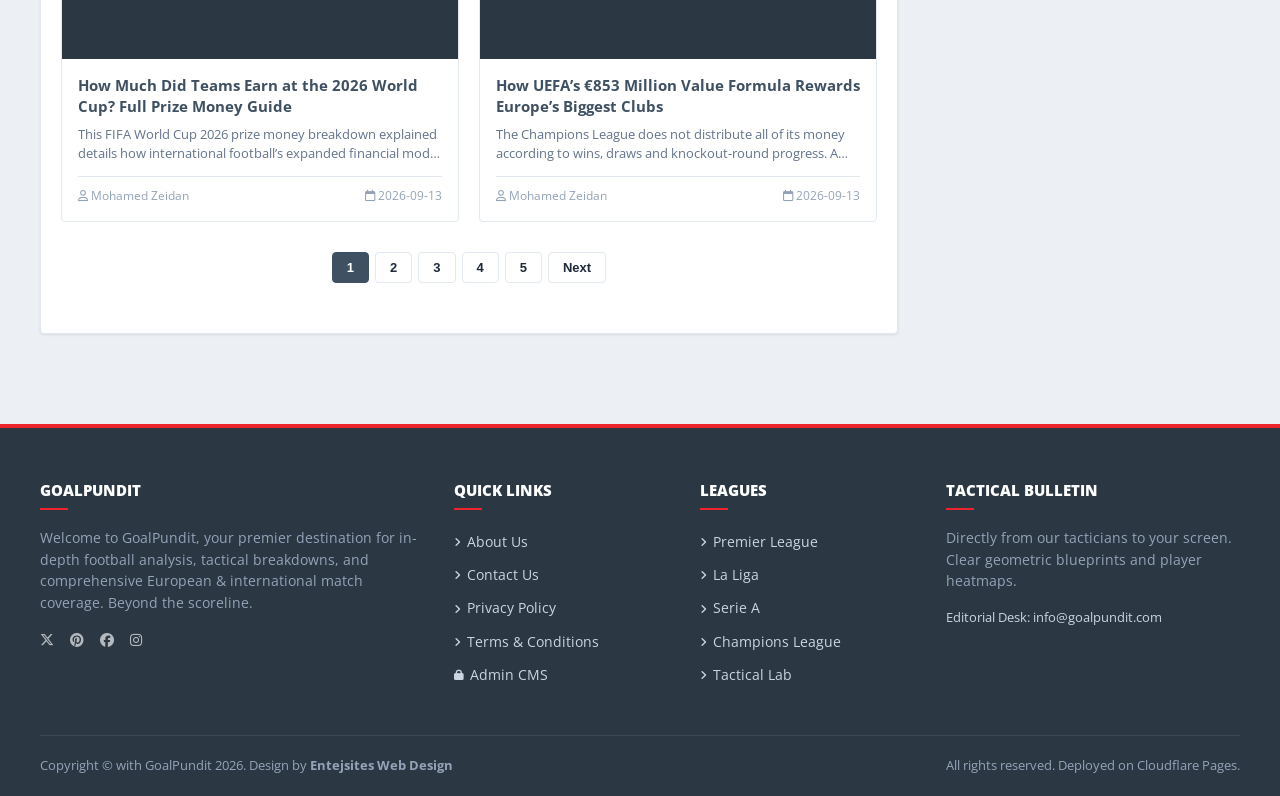
==== commit a9a53cb1: "fix: remove admin button from header, redesign about and contact pages with authentic footer, improv" ====
--- a/index.html
+++ b/index.html
@@ -73,9 +73,6 @@
         <button class="search-trigger-btn" onclick="openSearchModal()" title="Search Articles">
           <i class="fa-solid fa-magnifying-glass"></i>
         </button>
-        <a href="admin/index.html" class="admin-link-btn" title="CMS Control Panel">
-          <i class="fa-solid fa-lock"></i> Admin
-        </a>
         <button class="mobile-menu-btn" onclick="toggleMobileNav()">
           <i class="fa-solid fa-bars"></i>
         </button>
--- a/css/main.css
+++ b/css/main.css
@@ -1005,60 +1005,354 @@
   background: #ffffff;
 }
 
-/* Category Page Hero Header */
-.category-hero-box {
+/* Category Page Header & Lead Card - Refined Layout */
+.cat-archive-banner {
+  background: var(--color-header);
+  border-top: 3px solid var(--color-accent);
+  border-radius: var(--radius-sm);
+  padding: 24px 28px;
+  color: #ffffff;
+  margin-bottom: 24px;
+  box-shadow: var(--shadow-sm);
+}
+
+.cat-archive-banner .breadcrumbs {
+  margin-bottom: 12px;
+  font-size: 13px;
+  color: #cbd5e1;
+}
+
+.cat-archive-banner .breadcrumbs a {
+  color: #ffffff;
+}
+
+.cat-archive-banner .breadcrumbs a:hover {
+  color: var(--color-accent);
+}
+
+.cat-lead-card-box {
   background: #ffffff;
   border: 1px solid var(--border-color);
   border-radius: var(--radius-sm);
   box-shadow: var(--shadow-sm);
   margin-bottom: 24px;
   overflow: hidden;
-}
-
-.category-hero-top {
-  background: var(--color-header);
-  color: #fff;
-  padding: 22px 26px;
-  border-top: 3px solid var(--color-accent);
-}
-
-.category-lead-card {
   display: grid;
-  grid-template-columns: 1.2fr 1fr;
-  background: #ffffff;
-  border-top: 1px solid var(--border-color);
-}
-
-.category-lead-img {
-  height: 280px;
+  grid-template-columns: 1.15fr 1fr;
+  transition: transform 0.25s ease, box-shadow 0.25s ease;
+}
+
+.cat-lead-card-box:hover {
+  box-shadow: var(--shadow-md);
+}
+
+.cat-lead-img-wrap {
   position: relative;
+  height: 290px;
   overflow: hidden;
   background: #2b3843;
 }
 
-.category-lead-img img {
+.cat-lead-img-wrap img {
   width: 100%;
   height: 100%;
   object-fit: cover;
   transition: transform 0.4s ease;
 }
 
-.category-lead-card:hover .category-lead-img img {
+.cat-lead-card-box:hover .cat-lead-img-wrap img {
   transform: scale(1.04);
 }
 
-.category-lead-content {
-  padding: 26px;
+.cat-lead-content-wrap {
+  padding: 26px 28px;
   display: flex;
   flex-direction: column;
   justify-content: center;
 }
 
-@media (max-width: 768px) {
-  .category-lead-card {
+.cat-lead-eyebrow {
+  display: inline-block;
+  font-size: 11.5px;
+  font-weight: 800;
+  color: var(--color-accent);
+  text-transform: uppercase;
+  letter-spacing: 0.5px;
+  margin-bottom: 8px;
+}
+
+.cat-lead-title {
+  font-size: 20px;
+  font-weight: 800;
+  line-height: 1.35;
+  margin-bottom: 12px;
+  color: var(--color-header);
+}
+
+.cat-lead-title a:hover {
+  color: var(--color-accent);
+}
+
+.cat-lead-excerpt {
+  font-size: 13.5px;
+  color: var(--color-text-muted);
+  line-height: 1.6;
+  margin-bottom: 16px;
+  display: -webkit-box;
+  -webkit-line-clamp: 3;
+  -webkit-box-orient: vertical;
+  overflow: hidden;
+}
+
+.cat-lead-meta {
+  font-size: 12px;
+  color: var(--color-text-muted);
+  display: flex;
+  align-items: center;
+  gap: 16px;
+}
+
+/* Static Pages (About, Contact, Privacy, Terms) Styles */
+.static-hero-banner {
+  background: var(--color-header);
+  border-top: 3px solid var(--color-accent);
+  padding: 32px 0 28px;
+  color: #ffffff;
+  margin-bottom: 30px;
+  box-shadow: var(--shadow-sm);
+}
+
+.static-hero-banner .breadcrumbs {
+  margin-bottom: 10px;
+  font-size: 13px;
+  color: #cbd5e1;
+}
+
+.static-hero-banner .breadcrumbs a {
+  color: #ffffff;
+}
+
+.static-hero-banner .breadcrumbs a:hover {
+  color: var(--color-accent);
+}
+
+.static-hero-title {
+  font-family: var(--font-heading);
+  font-size: 28px;
+  font-weight: 800;
+  color: #ffffff;
+  margin-bottom: 6px;
+}
+
+.static-hero-subtitle {
+  font-size: 14.5px;
+  color: #cbd5e1;
+  margin: 0;
+}
+
+.editorial-card {
+  background: #ffffff;
+  border: 1px solid var(--border-color);
+  border-radius: var(--radius-sm);
+  padding: 32px;
+  box-shadow: var(--shadow-sm);
+  margin-bottom: 26px;
+}
+
+.editorial-card h2 {
+  font-size: 22px;
+  font-weight: 800;
+  color: var(--color-header);
+  margin-bottom: 16px;
+  position: relative;
+  padding-bottom: 10px;
+  border-bottom: 2px solid #f1f5f9;
+}
+
+.editorial-card h2::after {
+  content: '';
+  position: absolute;
+  bottom: -2px;
+  left: 0;
+  width: 50px;
+  height: 2px;
+  background: var(--color-accent);
+}
+
+.editorial-card p {
+  font-size: 14.5px;
+  line-height: 1.75;
+  color: var(--color-text-body);
+  margin-bottom: 16px;
+}
+
+.pillars-grid {
+  display: grid;
+  grid-template-columns: repeat(2, 1fr);
+  gap: 20px;
+  margin: 24px 0;
+}
+
+.pillar-box {
+  background: #f8fafc;
+  border: 1px solid #e2e8f0;
+  border-radius: var(--radius-sm);
+  padding: 22px;
+  border-left: 4px solid var(--color-header);
+  transition: transform 0.2s ease, border-left-color 0.2s ease;
+}
+
+.pillar-box:hover {
+  transform: translateY(-2px);
+  border-left-color: var(--color-accent);
+}
+
+.pillar-icon {
+  font-size: 24px;
+  color: var(--color-accent);
+  margin-bottom: 10px;
+}
+
+.pillar-title {
+  font-size: 16px;
+  font-weight: 800;
+  color: var(--color-header);
+  margin-bottom: 8px;
+}
+
+.pillar-desc {
+  font-size: 13.5px;
+  color: var(--color-text-muted);
+  line-height: 1.6;
+  margin: 0;
+}
+
+.director-card {
+  background: #f8fafc;
+  border: 1px solid #e2e8f0;
+  border-radius: var(--radius-sm);
+  padding: 26px;
+  display: flex;
+  gap: 22px;
+  align-items: center;
+  margin-top: 24px;
+}
+
+.director-photo {
+  width: 96px;
+  height: 96px;
+  border-radius: 50%;
+  border: 3px solid var(--color-header);
+  object-fit: cover;
+  flex-shrink: 0;
+}
+
+.contact-layout-grid {
+  display: grid;
+  grid-template-columns: 1.25fr 1fr;
+  gap: 28px;
+}
+
+.contact-form-card {
+  background: #ffffff;
+  border: 1px solid var(--border-color);
+  border-radius: var(--radius-sm);
+  padding: 32px;
+  box-shadow: var(--shadow-sm);
+}
+
+.contact-info-column {
+  display: flex;
+  flex-direction: column;
+  gap: 20px;
+}
+
+.contact-info-card {
+  background: #ffffff;
+  border: 1px solid var(--border-color);
+  border-radius: var(--radius-sm);
+  padding: 24px;
+  box-shadow: var(--shadow-sm);
+}
+
+.contact-info-card .icon-wrap {
+  width: 44px;
+  height: 44px;
+  background: rgba(238, 36, 45, 0.1);
+  color: var(--color-accent);
+  border-radius: 8px;
+  display: flex;
+  align-items: center;
+  justify-content: center;
+  font-size: 18px;
+  margin-bottom: 14px;
+}
+
+.contact-field-group {
+  margin-bottom: 18px;
+}
+
+.contact-field-label {
+  display: block;
+  font-size: 13.5px;
+  font-weight: 700;
+  color: var(--color-header);
+  margin-bottom: 6px;
+}
+
+.contact-input, .contact-textarea, .contact-select {
+  width: 100%;
+  padding: 12px 14px;
+  border: 1px solid var(--border-color);
+  border-radius: var(--radius-sm);
+  font-family: var(--font-body);
+  font-size: 14px;
+  outline: none;
+  transition: border-color 0.2s ease, box-shadow 0.2s ease;
+  background: #fff;
+}
+
+.contact-input:focus, .contact-textarea:focus, .contact-select:focus {
+  border-color: var(--color-header);
+  box-shadow: 0 0 0 3px rgba(62, 80, 98, 0.15);
+}
+
+.btn-send-message {
+  padding: 13px 26px;
+  background: var(--color-header);
+  color: #ffffff;
+  font-family: var(--font-heading);
+  font-weight: 700;
+  font-size: 14px;
+  border: none;
+  border-radius: var(--radius-sm);
+  cursor: pointer;
+  display: inline-flex;
+  align-items: center;
+  gap: 8px;
+  transition: background 0.2s ease, transform 0.2s ease;
+}
+
+.btn-send-message:hover {
+  background: var(--color-accent);
+  transform: translateY(-1px);
+}
+
+@media (max-width: 900px) {
+  .contact-layout-grid {
     grid-template-columns: 1fr;
   }
-  .category-lead-img {
-    height: 200px;
+  .pillars-grid {
+    grid-template-columns: 1fr;
   }
-}
+  .cat-lead-card-box {
+    grid-template-columns: 1fr;
+  }
+  .cat-lead-img-wrap {
+    height: 220px;
+  }
+  .director-card {
+    flex-direction: column;
+    text-align: center;
+  }
+}
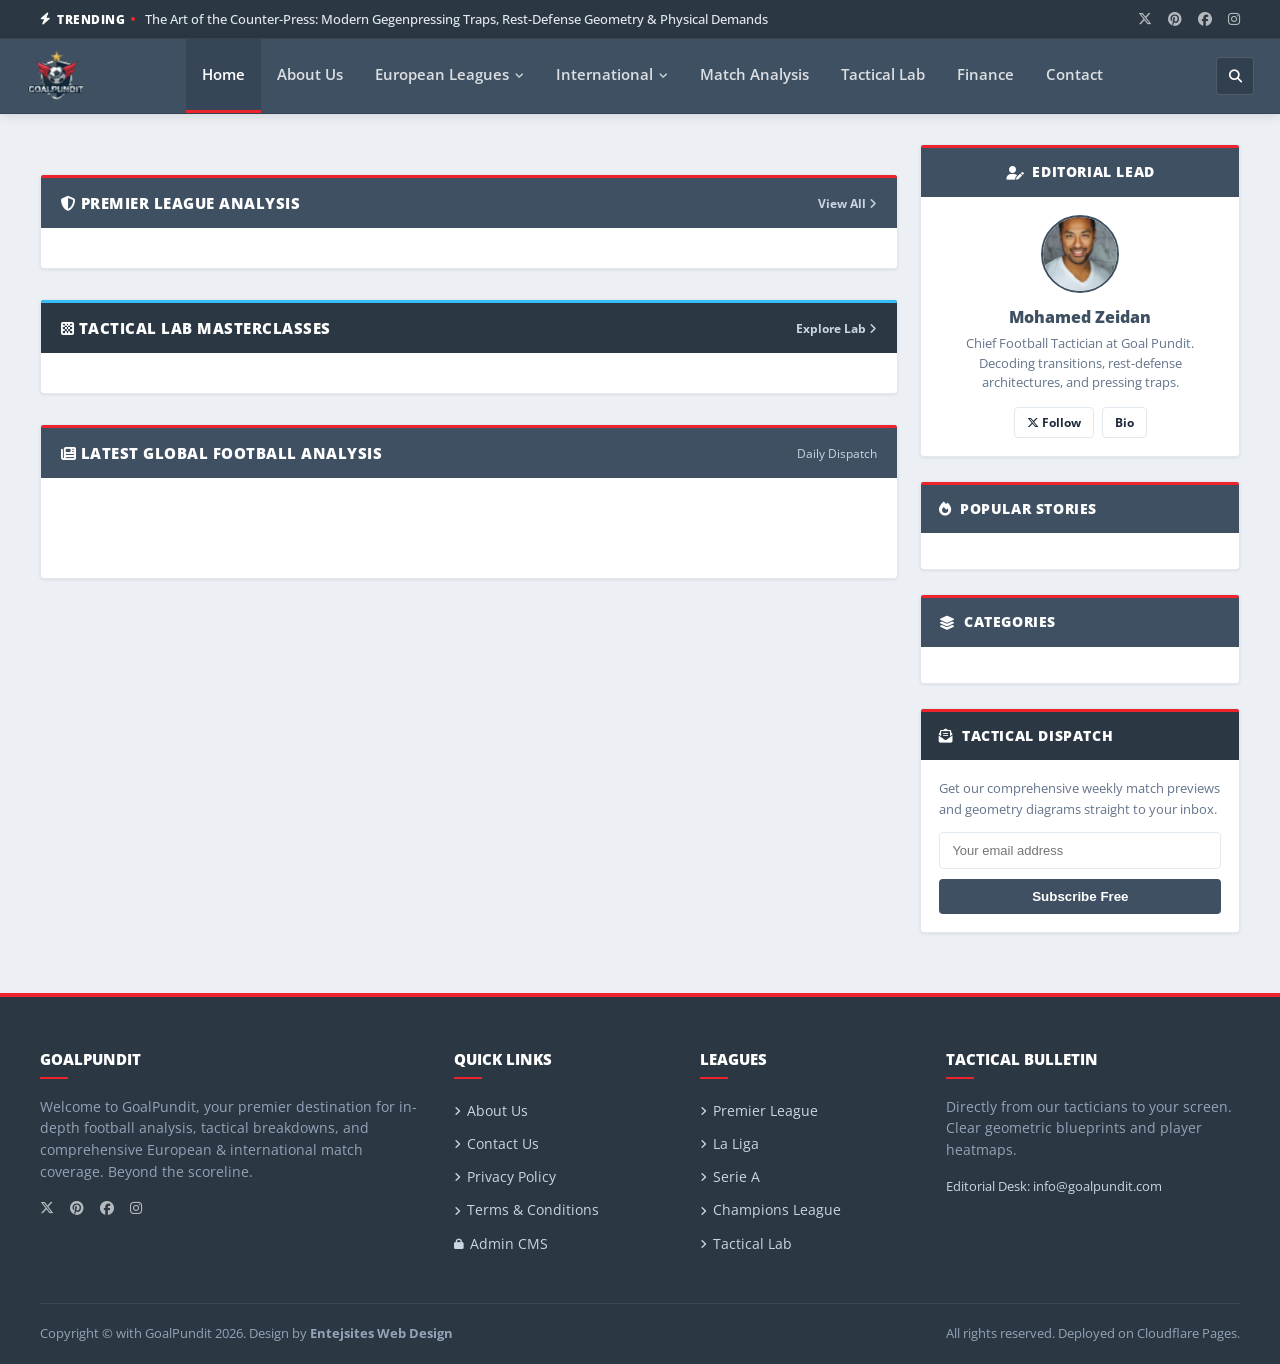
==== commit 75423ff8: "fix: complete mobile navigation redesign with accordion dropdowns, backdrop and touch-friendly UI" ====
--- a/index.html
+++ b/index.html
@@ -429,19 +429,7 @@
         </a>
       `).join('');
     }
-    function toggleMobileNav() {
-      const nav = document.querySelector('.site-nav');
-      if (nav) {
-        nav.style.display = nav.style.display === 'flex' ? 'none' : 'flex';
-        nav.style.flexDirection = 'column';
-        nav.style.position = 'absolute';
-        nav.style.top = '74px';
-        nav.style.left = '0';
-        nav.style.right = '0';
-        nav.style.background = 'var(--color-header)';
-        nav.style.padding = '16px';
-        nav.style.height = 'auto';
-      }
+    // Handled by js/goalpundit-sync.js
     }
   </script>
 </body>
--- a/css/main.css
+++ b/css/main.css
@@ -929,14 +929,152 @@
   .hero-layout-grid {
     grid-template-columns: 1fr;
   }
-  .site-nav {
-    display: none;
-  }
-  .mobile-menu-btn {
-    display: block;
-  }
   .footer-columns-row {
     grid-template-columns: 1fr 1fr;
+  }
+
+  /* High-End Mobile Navigation Drawer */
+  .site-nav {
+    display: none !important;
+  }
+
+  .site-nav.mobile-active {
+    display: flex !important;
+    flex-direction: column !important;
+    position: absolute !important;
+    top: 74px !important;
+    left: 0 !important;
+    right: 0 !important;
+    width: 100% !important;
+    max-height: calc(100vh - 74px) !important;
+    overflow-y: auto !important;
+    background: #2b3843 !important;
+    border-top: 1px solid rgba(255, 255, 255, 0.1) !important;
+    border-bottom: 3px solid var(--color-accent) !important;
+    box-shadow: 0 16px 32px rgba(0, 0, 0, 0.5) !important;
+    padding: 0 !important;
+    z-index: 9999 !important;
+    align-items: stretch !important;
+    height: auto !important;
+    -webkit-overflow-scrolling: touch;
+  }
+
+  .site-nav .nav-link {
+    height: auto !important;
+    min-height: 48px !important;
+    padding: 14px 20px !important;
+    font-size: 15px !important;
+    font-weight: 700 !important;
+    color: #ffffff !important;
+    border-bottom: 1px solid rgba(255, 255, 255, 0.08) !important;
+    display: flex !important;
+    align-items: center !important;
+    justify-content: space-between !important;
+    width: 100% !important;
+    text-align: left !important;
+    background: transparent !important;
+  }
+
+  .site-nav .nav-link:hover,
+  .site-nav .nav-link.active {
+    background: rgba(0, 0, 0, 0.25) !important;
+    color: #ffffff !important;
+    border-bottom-color: rgba(255, 255, 255, 0.08) !important;
+  }
+
+  .site-nav .nav-item-dropdown {
+    height: auto !important;
+    display: flex !important;
+    flex-direction: column !important;
+    align-items: stretch !important;
+    width: 100% !important;
+    position: static !important;
+  }
+
+  .site-nav .nav-item-dropdown > .nav-link {
+    cursor: pointer !important;
+    position: relative !important;
+  }
+
+  .site-nav .nav-item-dropdown > .nav-link i {
+    transition: transform 0.25s ease !important;
+  }
+
+  .site-nav .nav-item-dropdown.open > .nav-link i {
+    transform: rotate(180deg) !important;
+    color: var(--color-accent) !important;
+  }
+
+  .site-nav .dropdown-menu {
+    position: static !important;
+    opacity: 1 !important;
+    visibility: visible !important;
+    transform: none !important;
+    background: #1e2830 !important;
+    border: none !important;
+    box-shadow: inset 0 2px 8px rgba(0, 0, 0, 0.3) !important;
+    padding: 4px 0 !important;
+    display: none !important;
+    min-width: 100% !important;
+    border-radius: 0 !important;
+  }
+
+  .site-nav .nav-item-dropdown.open > .dropdown-menu {
+    display: block !important;
+  }
+
+  .site-nav .dropdown-item {
+    padding: 12px 20px 12px 34px !important;
+    font-size: 13.5px !important;
+    font-weight: 600 !important;
+    color: #cbd5e1 !important;
+    border-bottom: 1px solid rgba(255, 255, 255, 0.04) !important;
+    display: flex !important;
+    align-items: center !important;
+    gap: 8px !important;
+    background: transparent !important;
+  }
+
+  .site-nav .dropdown-item:hover {
+    background: rgba(255, 255, 255, 0.08) !important;
+    color: var(--color-accent) !important;
+  }
+
+  .mobile-menu-btn {
+    display: flex !important;
+    align-items: center !important;
+    justify-content: center !important;
+    width: 40px !important;
+    height: 40px !important;
+    background: rgba(255, 255, 255, 0.08) !important;
+    border: 1px solid rgba(255, 255, 255, 0.15) !important;
+    border-radius: var(--radius-sm) !important;
+    color: #ffffff !important;
+    cursor: pointer !important;
+    font-size: 18px !important;
+    transition: all 0.2s ease !important;
+  }
+
+  .mobile-menu-btn:hover,
+  .mobile-menu-btn.active {
+    background: var(--color-accent) !important;
+    border-color: var(--color-accent) !important;
+  }
+
+  .mobile-nav-backdrop {
+    display: none;
+    position: fixed !important;
+    top: 74px !important;
+    left: 0 !important;
+    right: 0 !important;
+    bottom: 0 !important;
+    background: rgba(0, 0, 0, 0.6) !important;
+    z-index: 999 !important;
+    backdrop-filter: blur(2px) !important;
+  }
+
+  .mobile-nav-backdrop.show {
+    display: block !important;
   }
 }
 
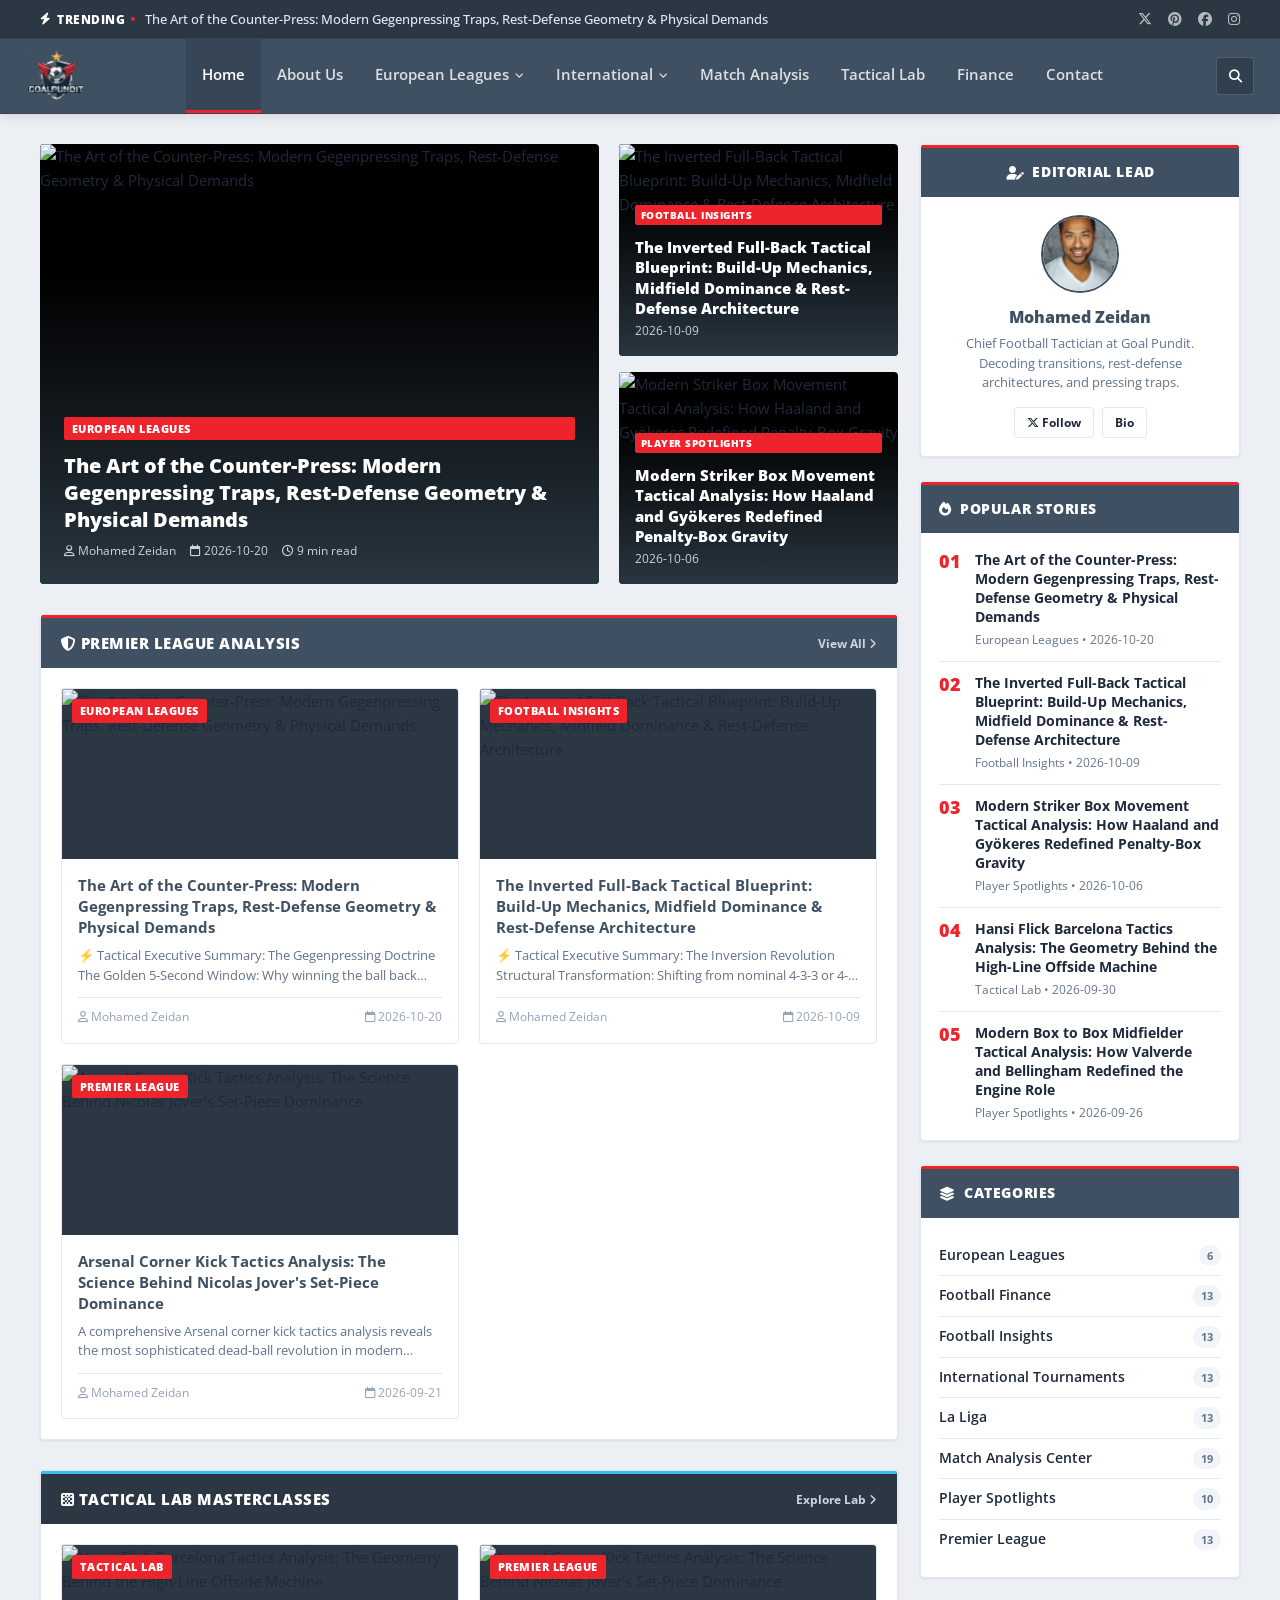
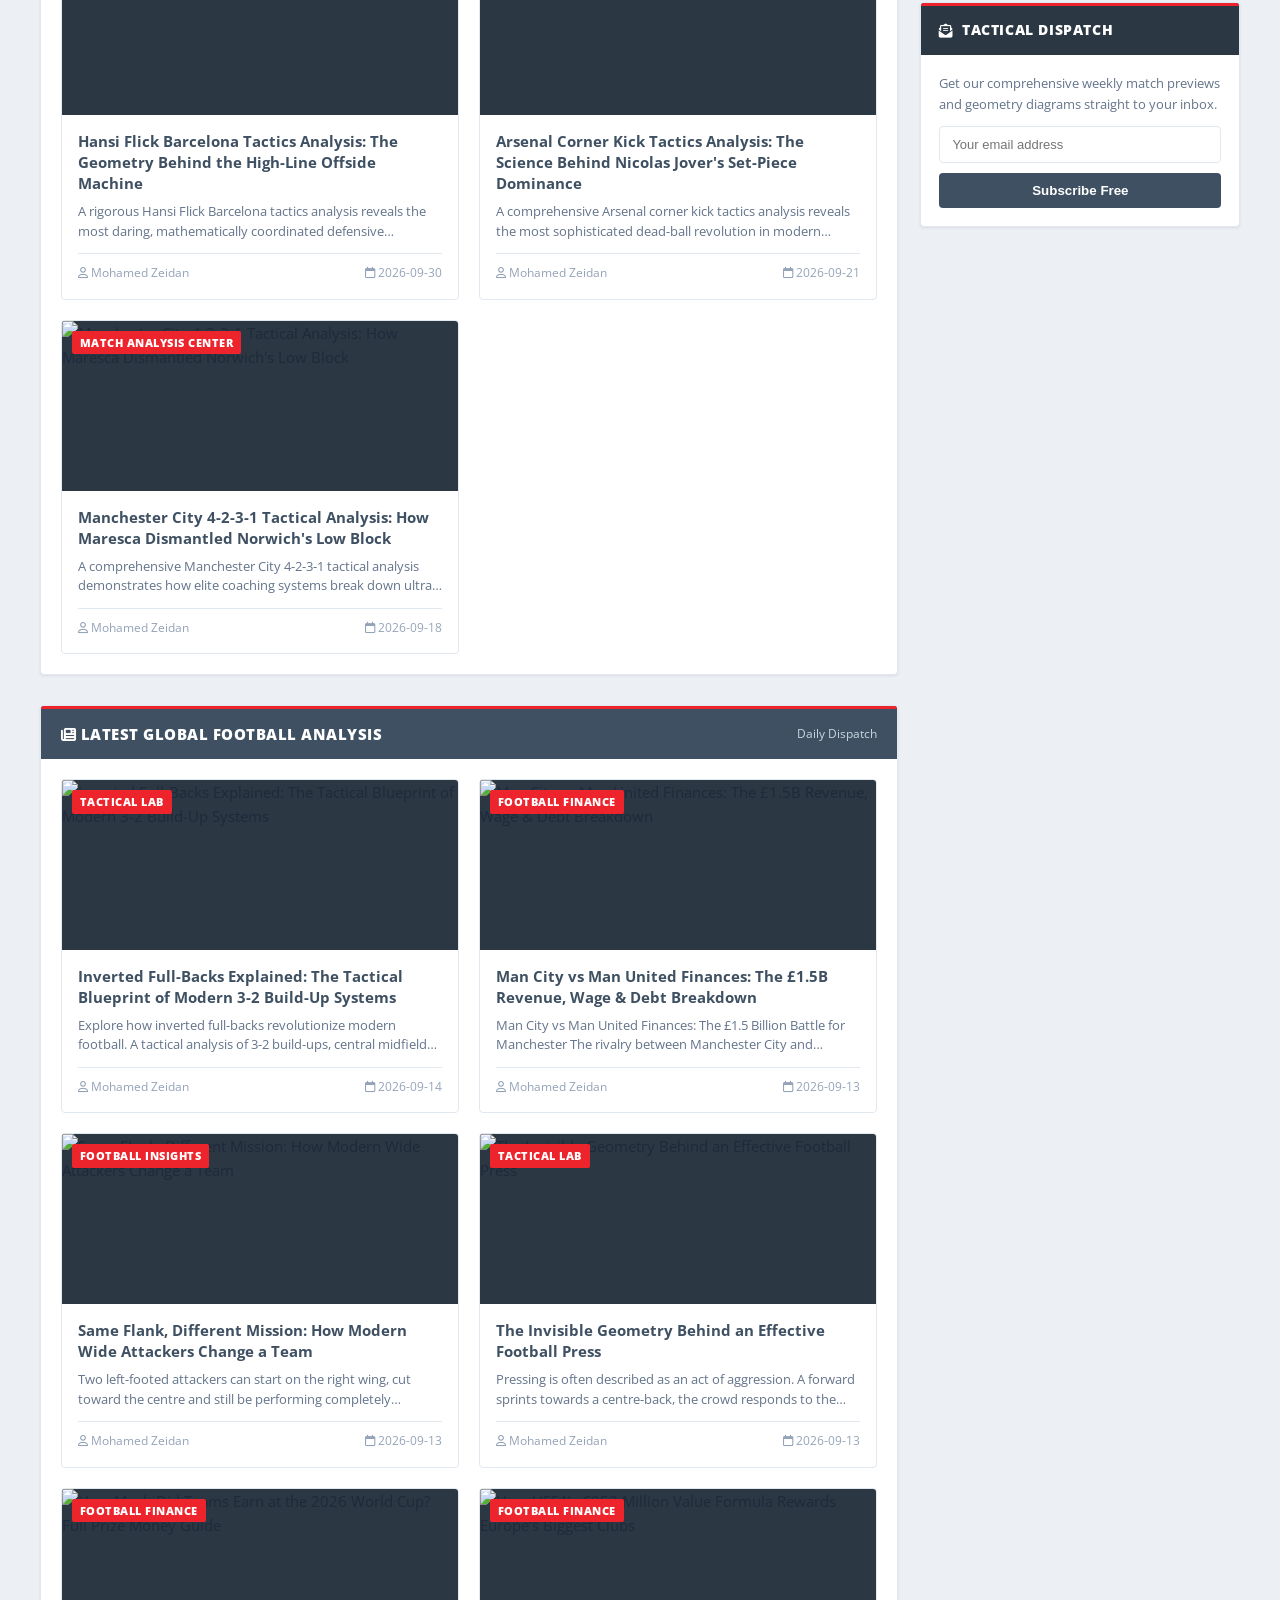
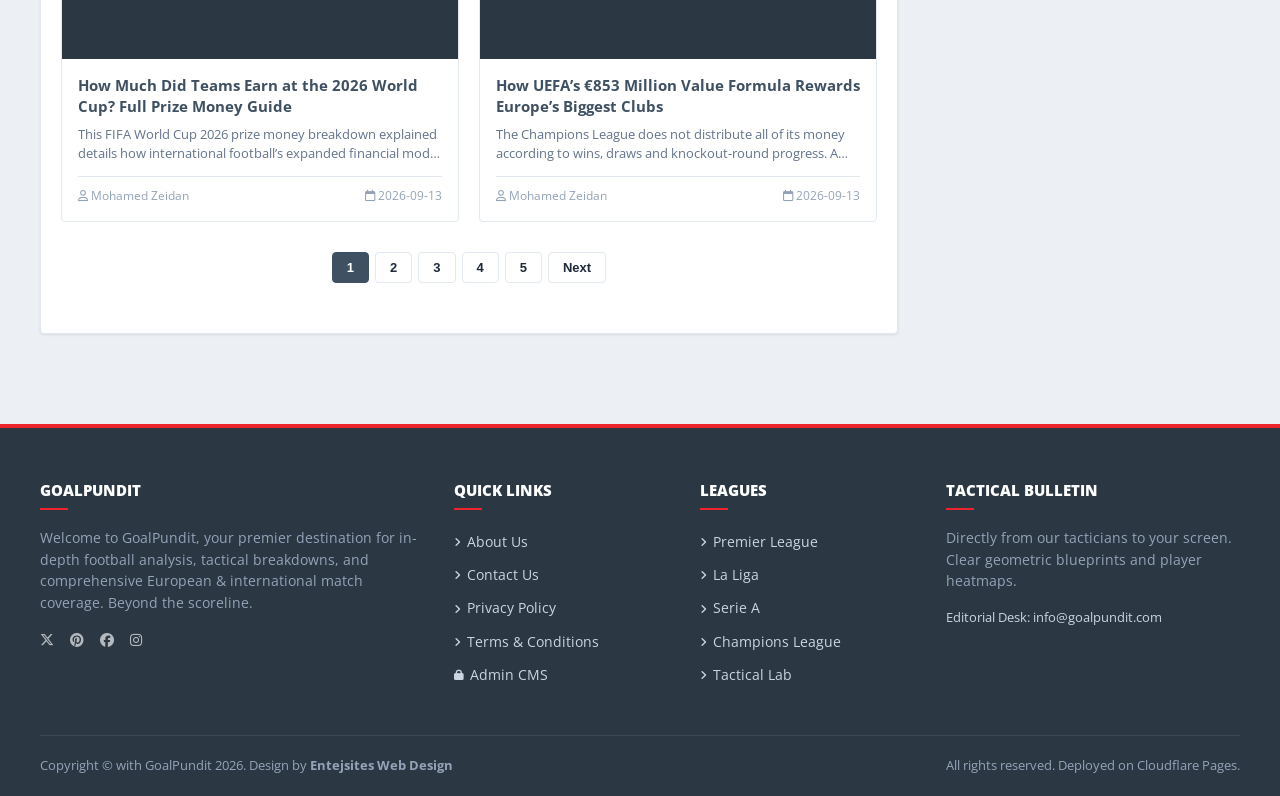
==== commit 062cec99: "fix: remove dangling brace from script tags across all pages restoring rendering" ====
--- a/index.html
+++ b/index.html
@@ -430,7 +430,6 @@
       `).join('');
     }
     // Handled by js/goalpundit-sync.js
-    }
   </script>
 </body>
 </html>
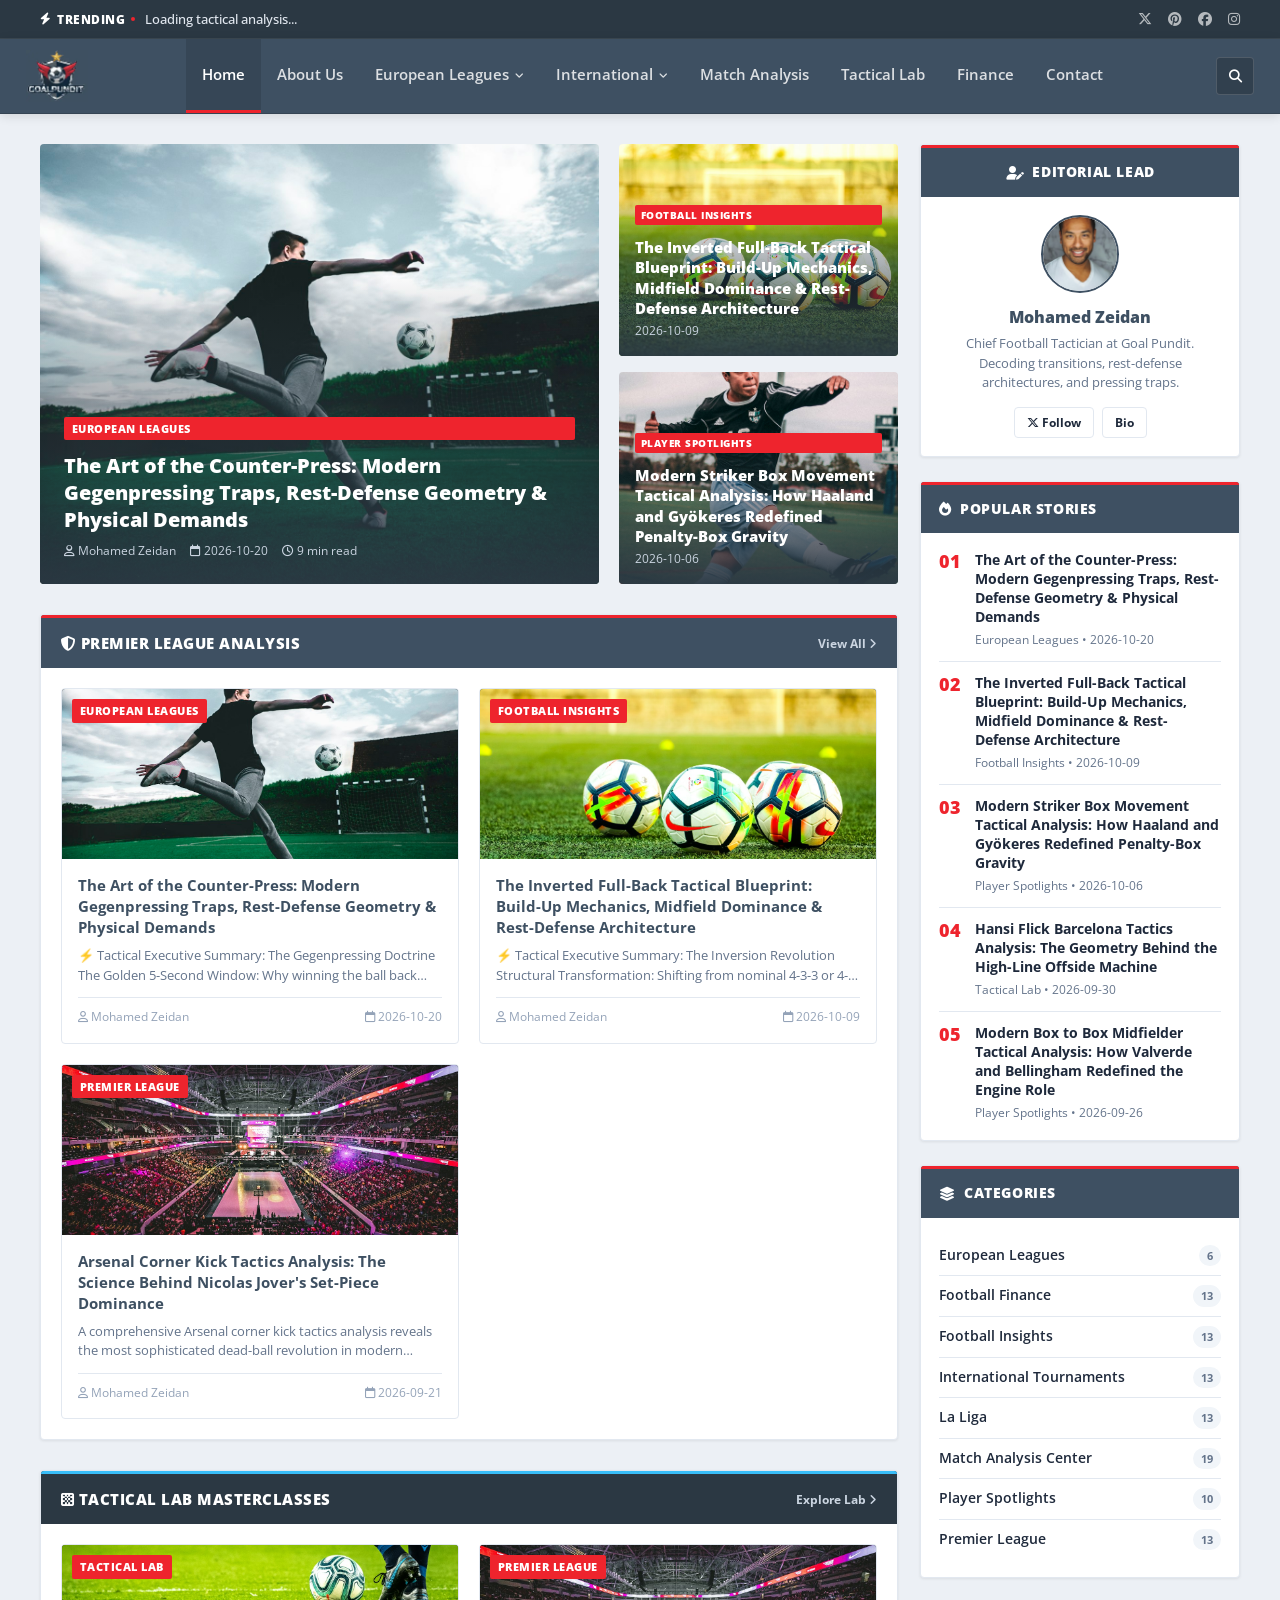
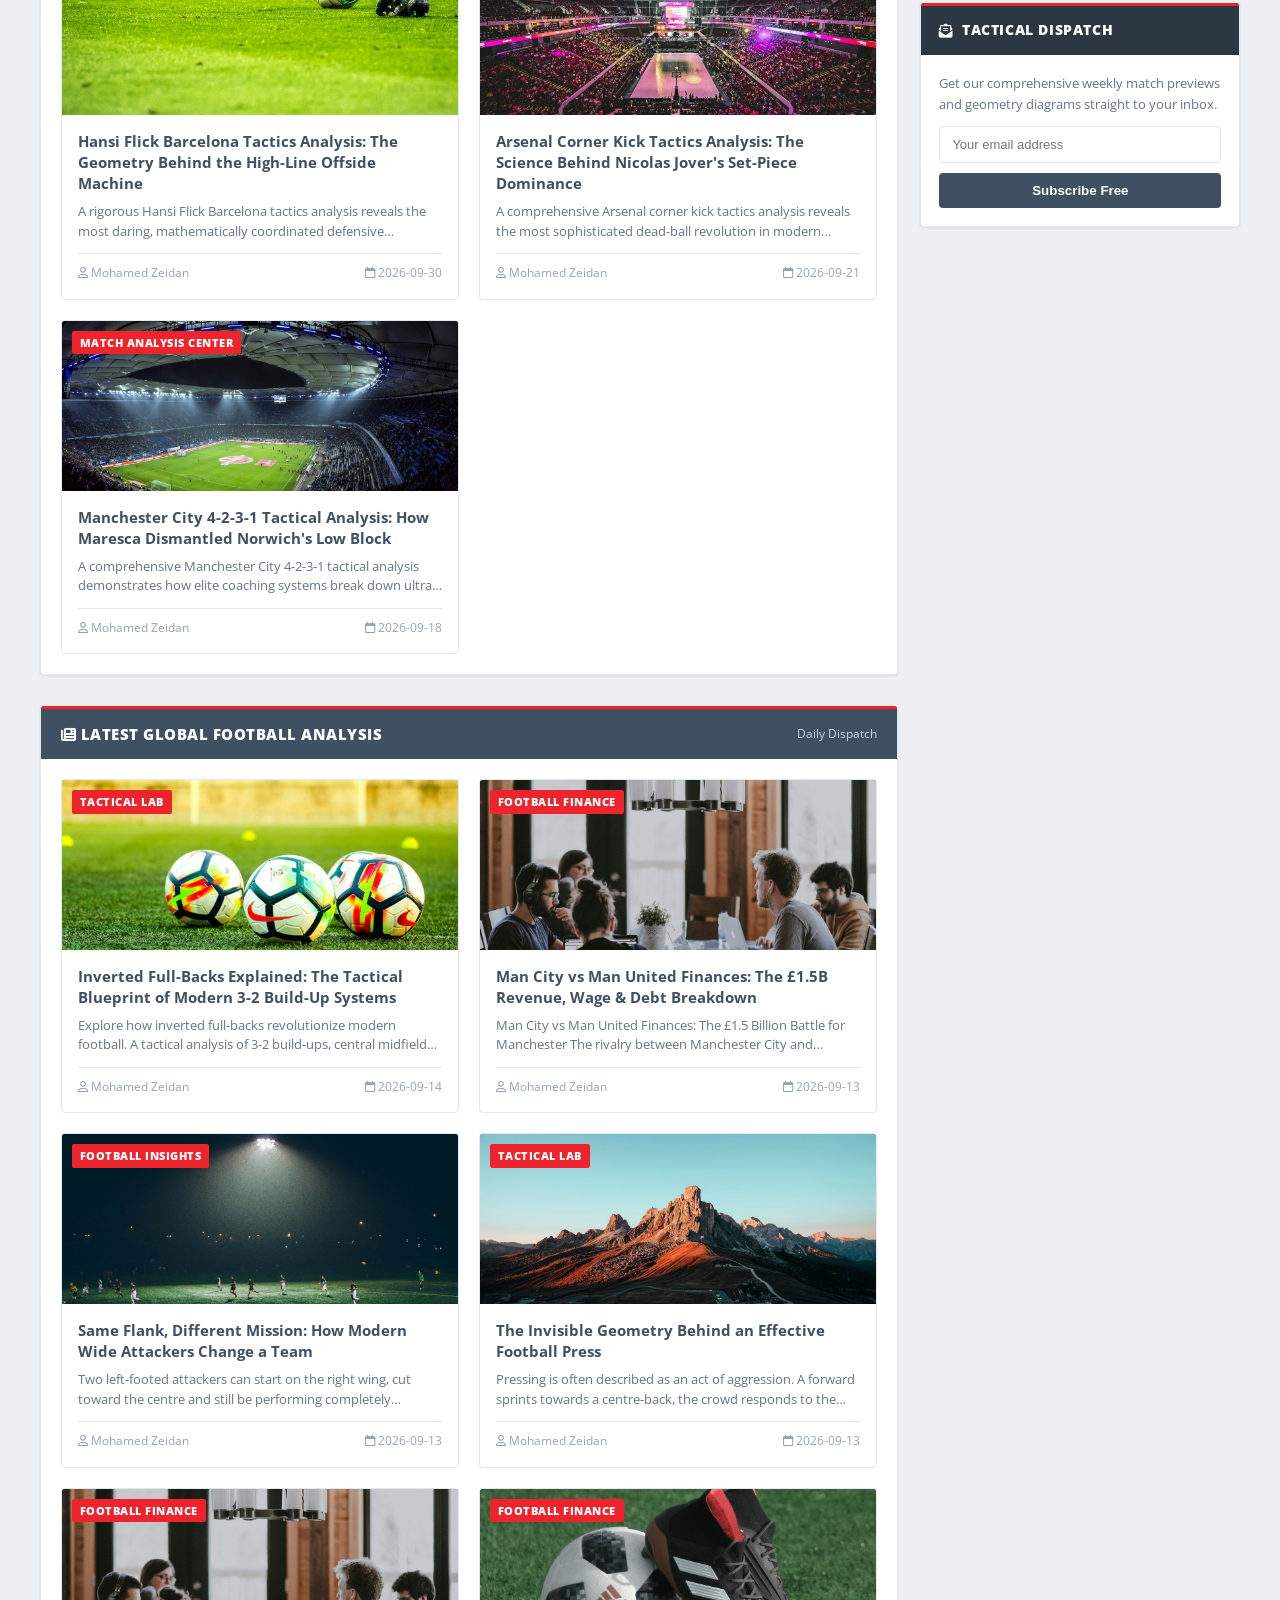
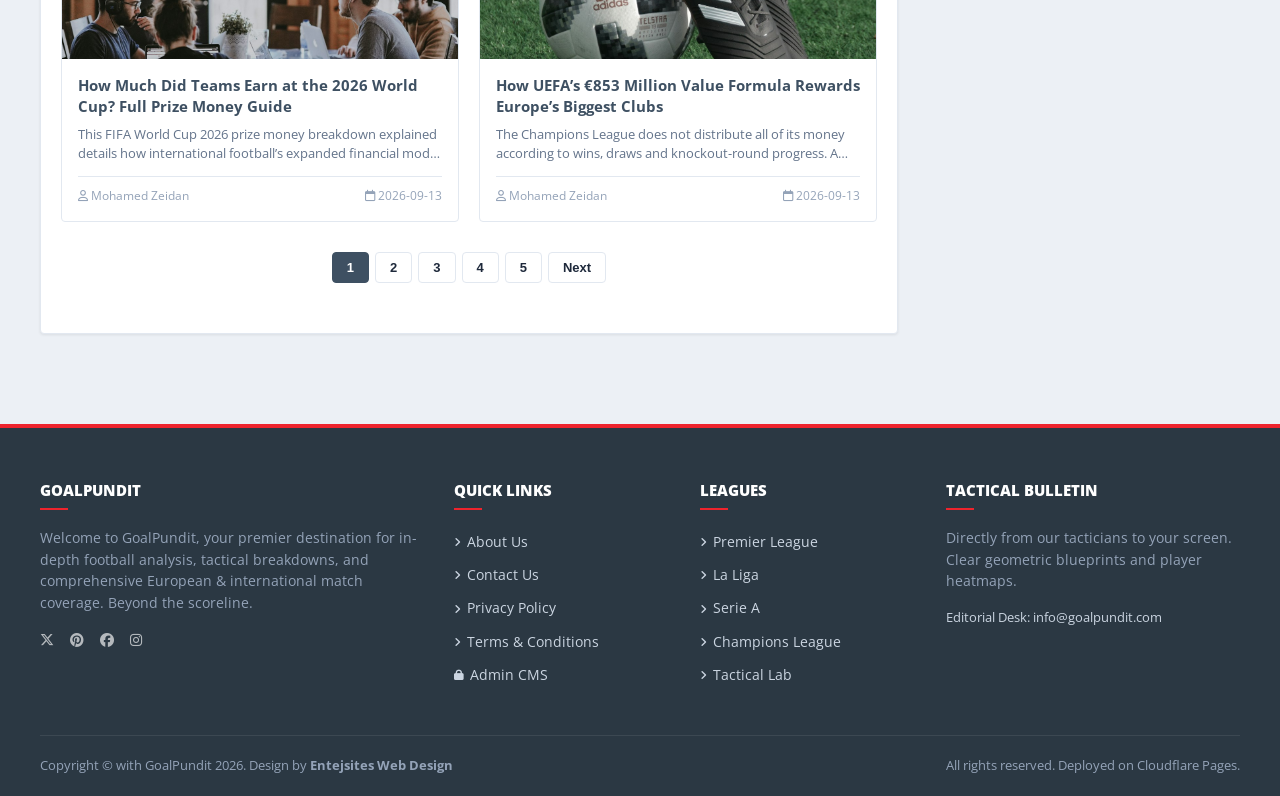
==== commit 69372d42: "Fix all site images: self-host 17 categorized high-res football images, map all 125 posts, add robus" ====
--- a/index.html
+++ b/index.html
@@ -10,7 +10,7 @@
   <link rel="preconnect" href="https://fonts.gstatic.com" crossorigin>
   <link href="https://fonts.googleapis.com/css2?family=Open+Sans:ital,wght@0,400;0,600;0,700;0,800;1,400&family=Montserrat:wght@700;800;900&display=swap" rel="stylesheet">
   <link rel="stylesheet" href="https://cdnjs.cloudflare.com/ajax/libs/font-awesome/6.5.1/css/all.min.css">
-  <link rel="stylesheet" href="css/main.css">
+  <link rel="stylesheet" href="css/main.css?v=20261024_04">
 </head>
 <body>
 
@@ -35,7 +35,7 @@
     <div class="container header-inner">
       <div class="site-logo">
         <a href="index.html">
-          <img src="images/logo.webp" alt="Goal Pundit" onerror="this.onerror=null; this.src='https://goalpundit.com/wp-content/uploads/2026/07/unnamed-1.webp';">
+          <img src="images/logo.webp" alt="Goal Pundit" onerror="this.onerror=null; this.src='/images/logo.webp';">
         </a>
       </div>
 
@@ -253,7 +253,7 @@
     </div>
   </div>
 
-  <script src="js/goalpundit-sync.js"></script>
+  <script src="js/goalpundit-sync.js?v=20261024_04"></script>
   <script>
     let currentLatestPage = 1;
     const postsPerPage = 6;
@@ -274,7 +274,7 @@
         const pSub2 = posts[2];
         heroGrid.innerHTML = `
           <div class="hero-lead-card">
-            <img src="${pMain.image}" alt="${pMain.title}">
+            <img src="${pMain.image}" alt="${pMain.title}" onerror="this.onerror=null; this.src='/images/posts/default-football.jpg';">
             <div class="hero-lead-overlay">
               <span class="post-cat-pill">${pMain.category}</span>
               <h1 class="hero-card-title"><a href="post.html?slug=${pMain.slug}">${pMain.title}</a></h1>
@@ -287,7 +287,7 @@
           </div>
           <div class="hero-side-stack">
             <div class="hero-small-card">
-              <img src="${pSub1.image}" alt="${pSub1.title}">
+              <img src="${pSub1.image}" alt="${pSub1.title}" onerror="this.onerror=null; this.src='/images/posts/default-football.jpg';">
               <div class="hero-small-overlay">
                 <span class="post-cat-pill" style="font-size:10px; padding:2px 6px;">${pSub1.category}</span>
                 <h3 class="hero-card-title" style="font-size:15px; margin-bottom:4px;"><a href="post.html?slug=${pSub1.slug}">${pSub1.title}</a></h3>
@@ -295,7 +295,7 @@
               </div>
             </div>
             <div class="hero-small-card">
-              <img src="${pSub2.image}" alt="${pSub2.title}">
+              <img src="${pSub2.image}" alt="${pSub2.title}" onerror="this.onerror=null; this.src='/images/posts/default-football.jpg';">
               <div class="hero-small-overlay">
                 <span class="post-cat-pill" style="font-size:10px; padding:2px 6px;">${pSub2.category}</span>
                 <h3 class="hero-card-title" style="font-size:15px; margin-bottom:4px;"><a href="post.html?slug=${pSub2.slug}">${pSub2.title}</a></h3>
@@ -356,7 +356,7 @@
         <article class="mosaic-card">
           <div class="mosaic-thumb">
             <a href="post.html?slug=${p.slug}">
-              <img src="${p.image}" alt="${p.title}" loading="lazy">
+              <img src="${p.image}" alt="${p.title}" loading="lazy" onerror="this.onerror=null; this.src='/images/posts/default-football.jpg';">
             </a>
             <span class="post-cat-pill" style="position:absolute; top:10px; left:10px; margin:0;">${p.category}</span>
           </div>
@@ -429,7 +429,7 @@
         </a>
       `).join('');
     }
-    // Handled by js/goalpundit-sync.js
+    // Handled by js/goalpundit-sync.js?v=20261024_04
   </script>
 </body>
 </html>
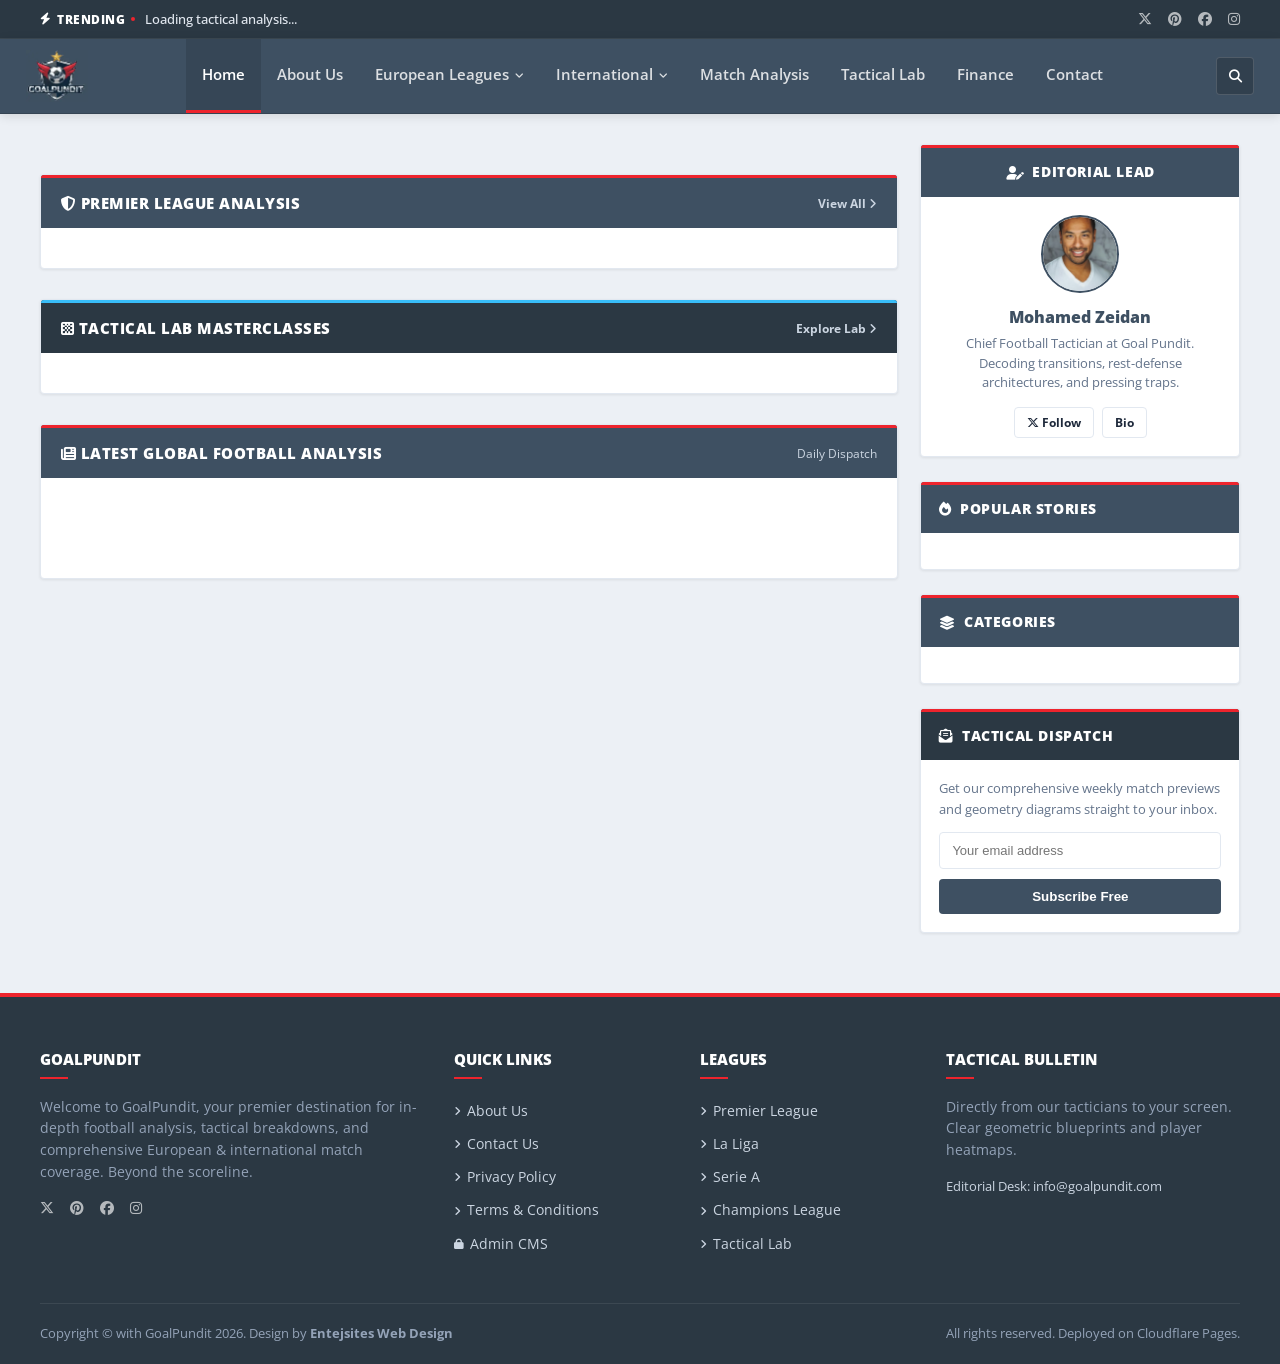
==== commit d3f262ba: "SEO & Media Full Restoration: restore exact original featured images & diagrams, full dynamic SEO me" ====
--- a/index.html
+++ b/index.html
@@ -1,6 +1,21 @@
 <!DOCTYPE html>
 <html lang="en">
 <head>
+  <script>
+    // Smart SEO Permalinks & Internal Links Router
+    (function() {
+      var path = window.location.pathname.replace(/^\/+|\/+$/g, '');
+      if (path && !path.endsWith('.html') && !path.startsWith('images') && !path.startsWith('css') && !path.startsWith('js') && !path.startsWith('admin')) {
+        var segments = path.split('/');
+        var slug = segments[segments.length - 1];
+        if (slug) {
+          // Redirect to appropriate post or category
+          window.location.replace('/post.html?slug=' + encodeURIComponent(slug));
+        }
+      }
+    })();
+  </script>
+
   <meta charset="UTF-8">
   <meta name="viewport" content="width=device-width, initial-scale=1.0">
   <title>Goal Pundit | Global Football Analysis & Tactical Insights</title>
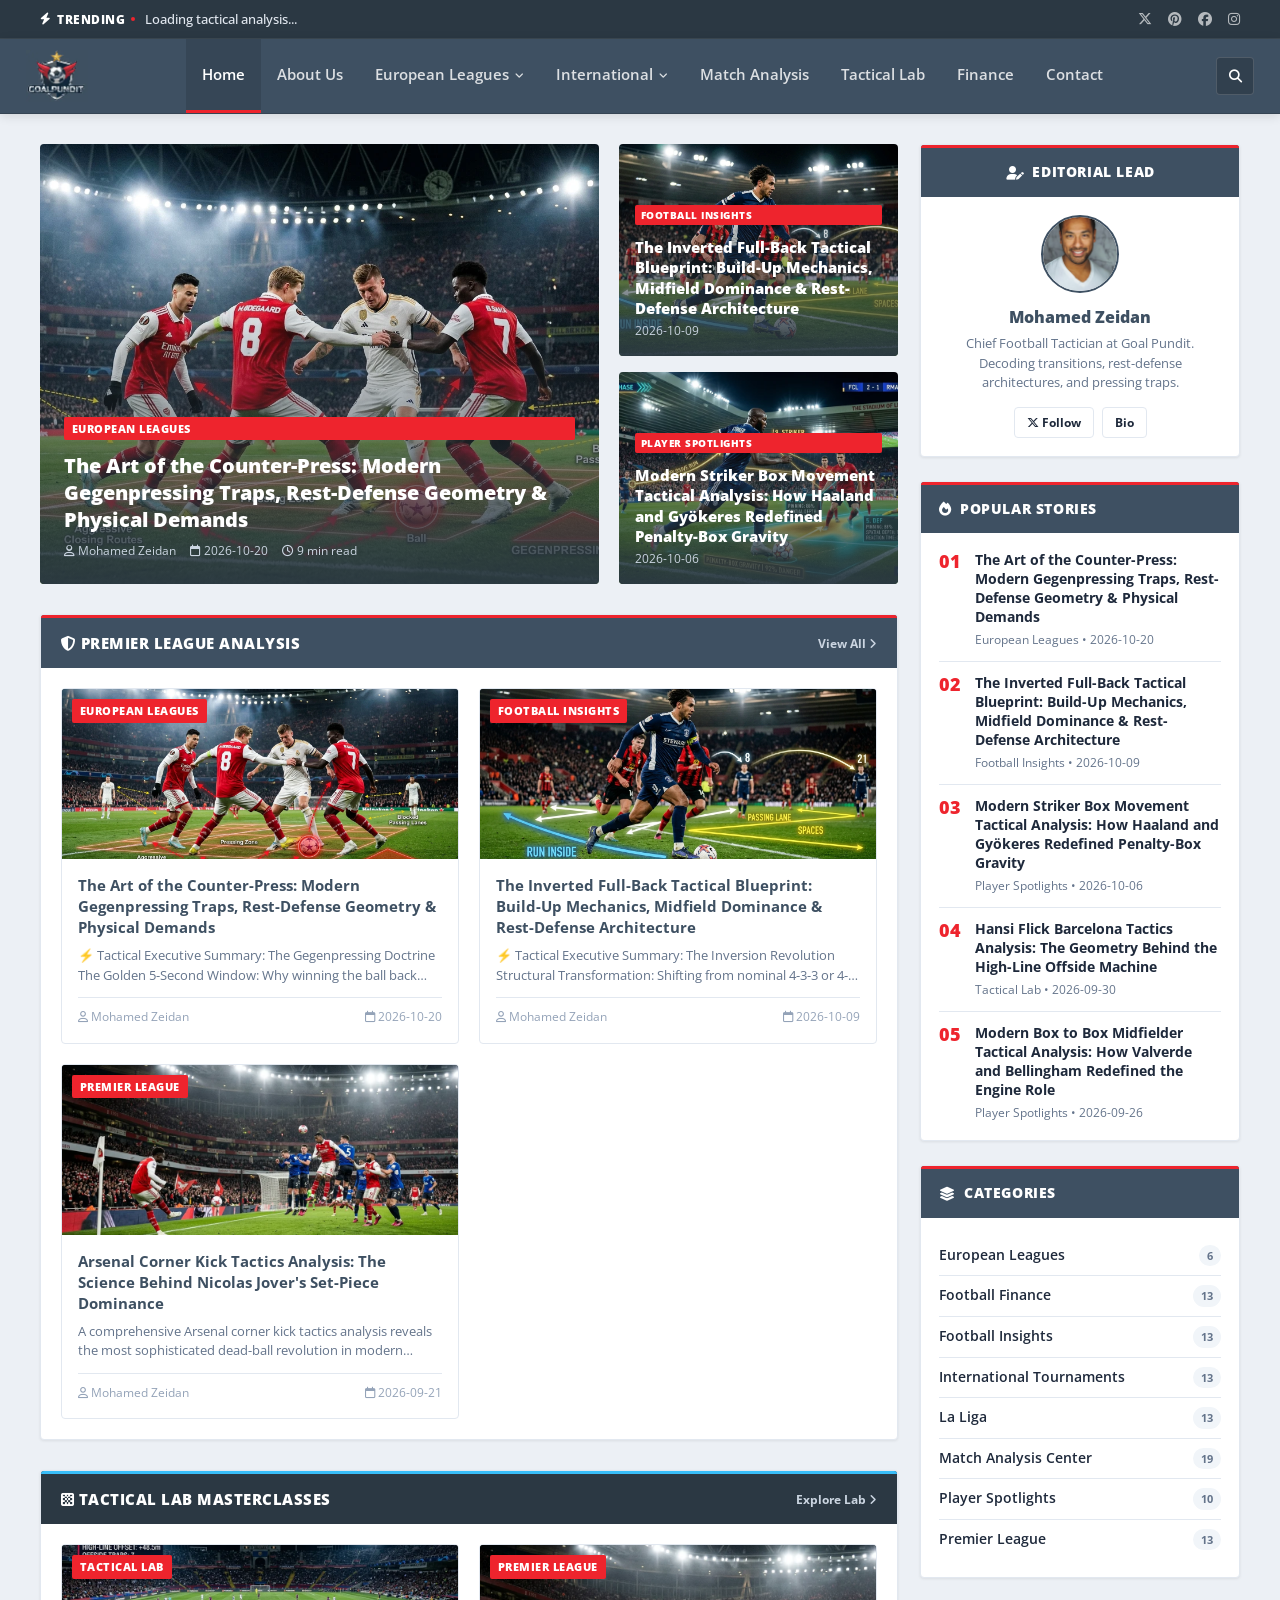
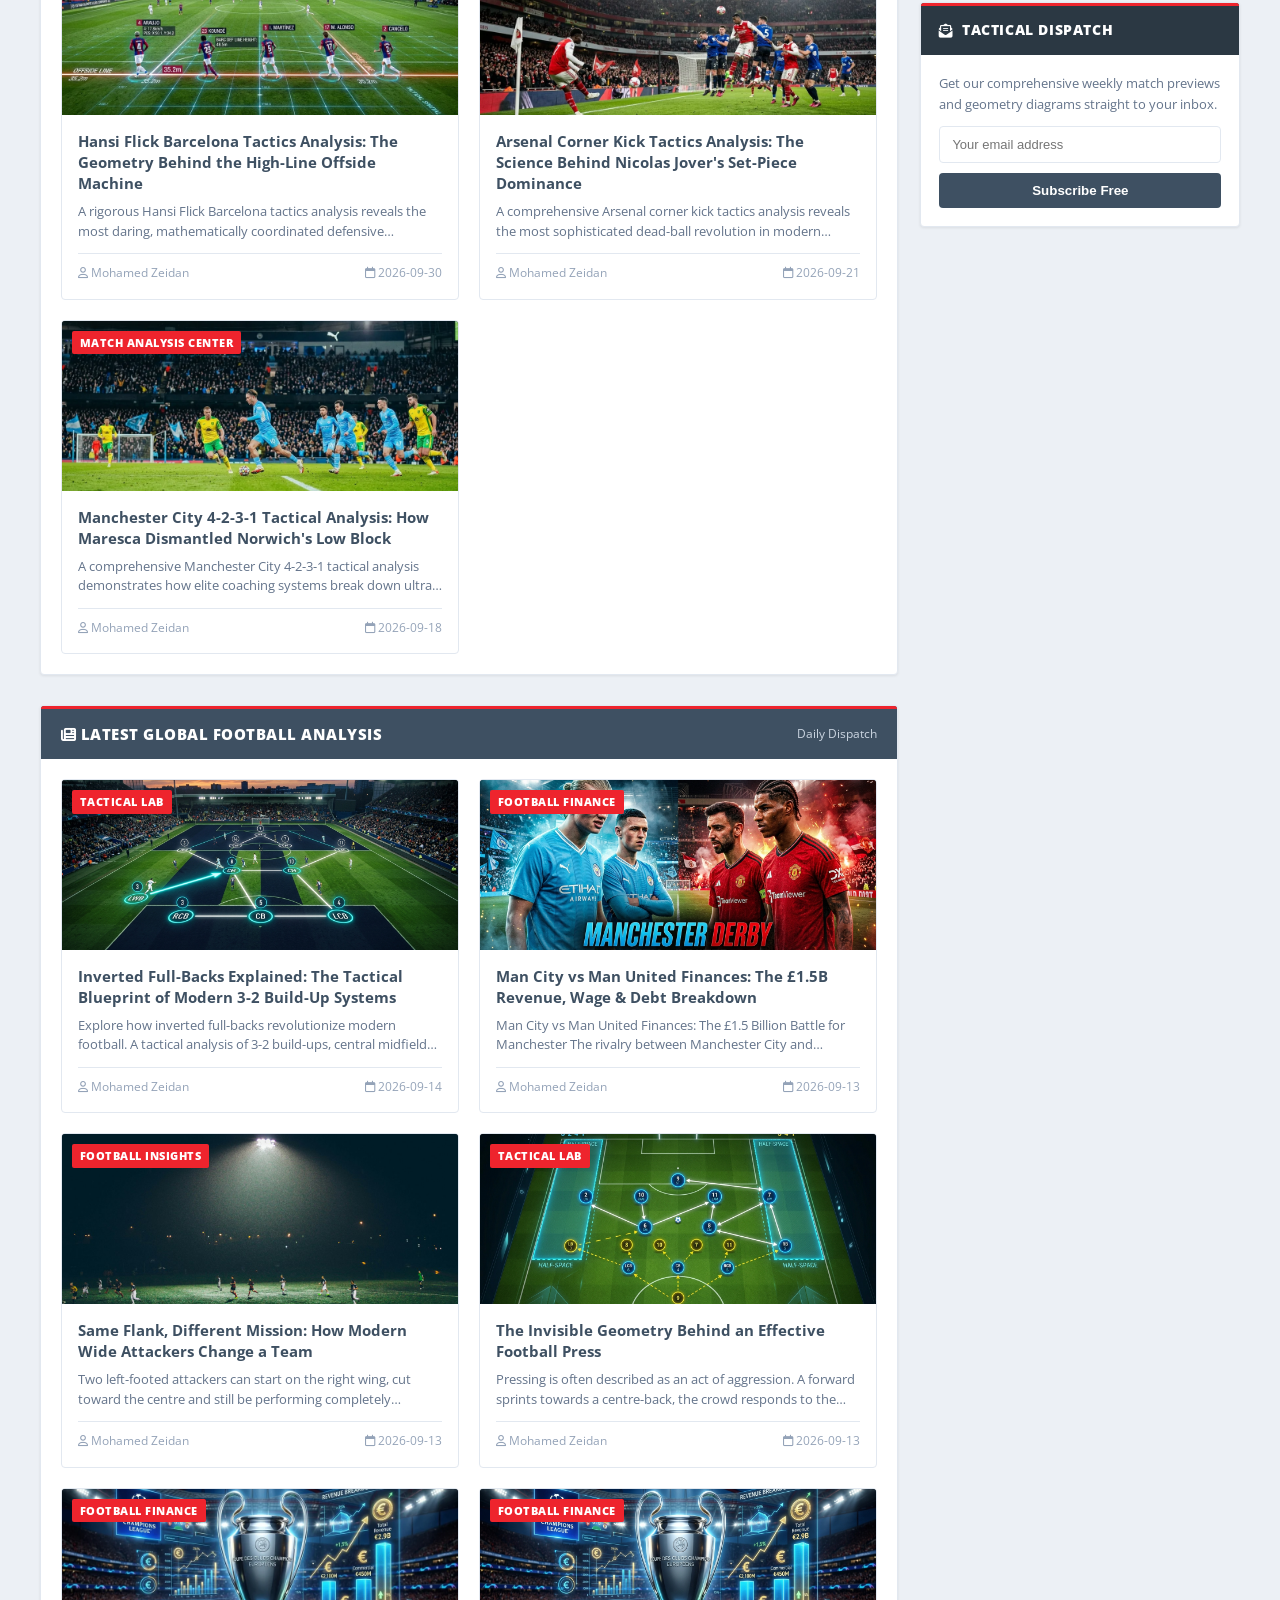
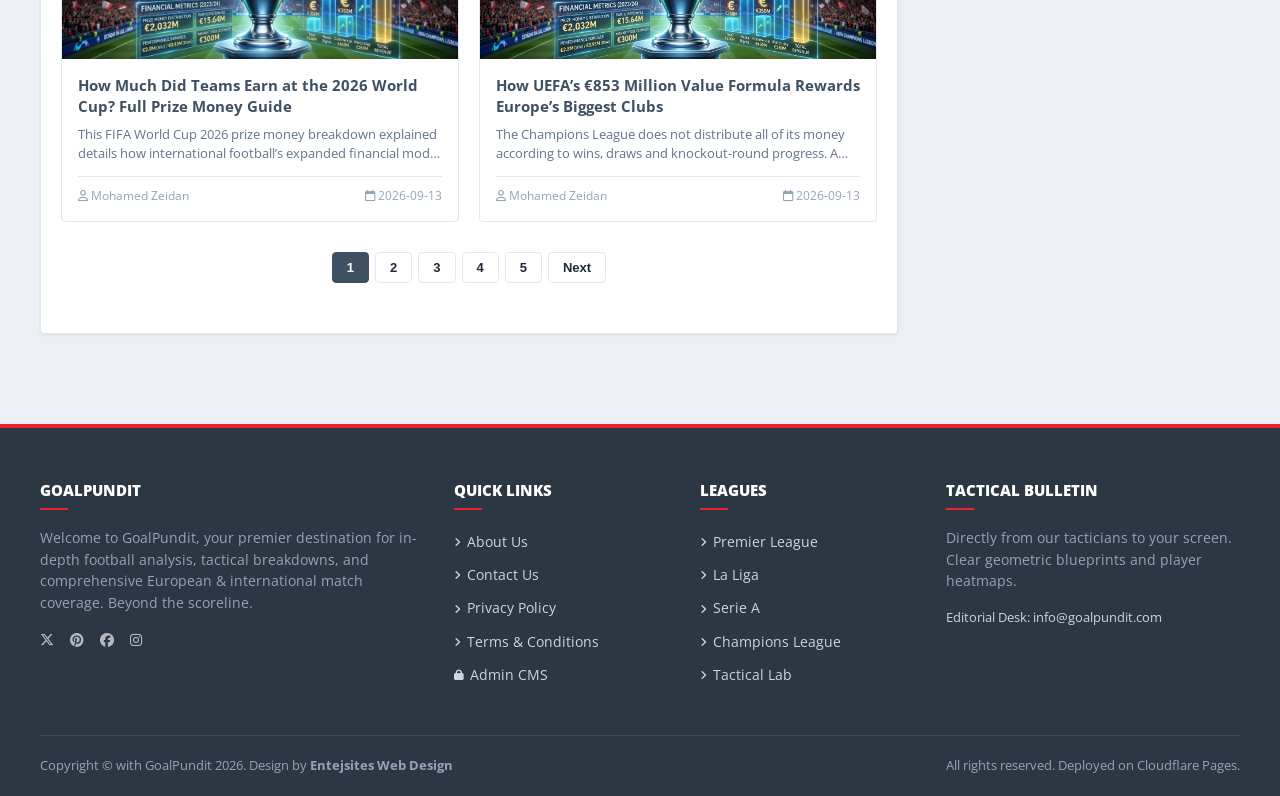
==== commit b00927f1: "Fix script tags, restore all tactical assets, dynamic link rewrites & vivid hyperlink styles" ====
--- a/index.html
+++ b/index.html
@@ -25,7 +25,7 @@
   <link rel="preconnect" href="https://fonts.gstatic.com" crossorigin>
   <link href="https://fonts.googleapis.com/css2?family=Open+Sans:ital,wght@0,400;0,600;0,700;0,800;1,400&family=Montserrat:wght@700;800;900&display=swap" rel="stylesheet">
   <link rel="stylesheet" href="https://cdnjs.cloudflare.com/ajax/libs/font-awesome/6.5.1/css/all.min.css">
-  <link rel="stylesheet" href="css/main.css?v=20261024_04">
+  <link rel="stylesheet" href="css/main.css?v=20261024_05">
 </head>
 <body>
 
@@ -268,7 +268,7 @@
     </div>
   </div>
 
-  <script src="js/goalpundit-sync.js?v=20261024_04"></script>
+  <script src="js/goalpundit-sync.js?v=20261024_05"></script>
   <script>
     let currentLatestPage = 1;
     const postsPerPage = 6;
@@ -444,7 +444,6 @@
         </a>
       `).join('');
     }
-    // Handled by js/goalpundit-sync.js?v=20261024_04
   </script>
 </body>
 </html>
--- a/css/main.css
+++ b/css/main.css
@@ -1494,3 +1494,22 @@
     text-align: center;
   }
 }
+
+
+/* Explicit, High-Contrast In-Article Hyperlinks */
+.post-entry-content a {
+  color: #1d4ed8 !important;
+  font-weight: 600 !important;
+  text-decoration: underline !important;
+  text-decoration-color: #60a5fa !important;
+  text-underline-offset: 3px !important;
+  transition: all 0.2s ease !important;
+  cursor: pointer !important;
+  padding: 1px 3px !important;
+  border-radius: 3px !important;
+}
+.post-entry-content a:hover {
+  color: #1e40af !important;
+  background-color: rgba(37, 99, 235, 0.08) !important;
+  text-decoration-color: #1d4ed8 !important;
+}
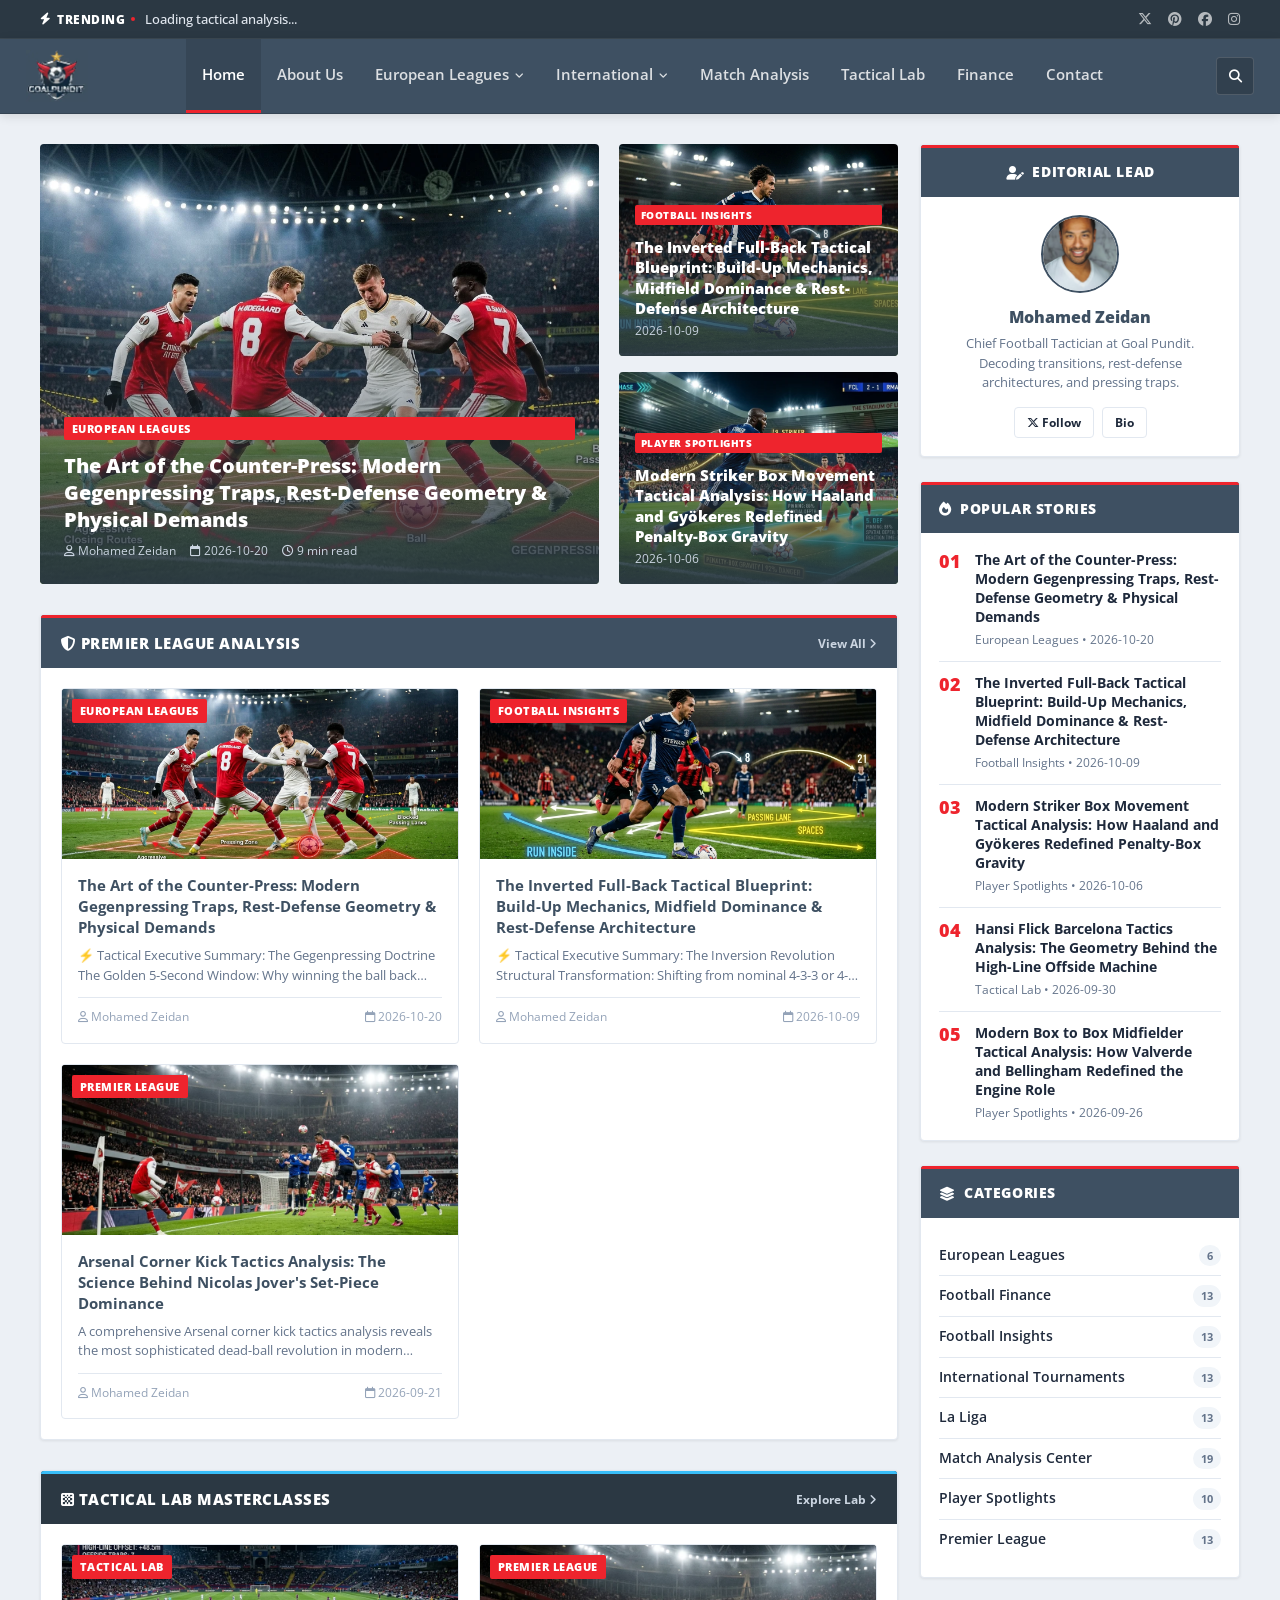
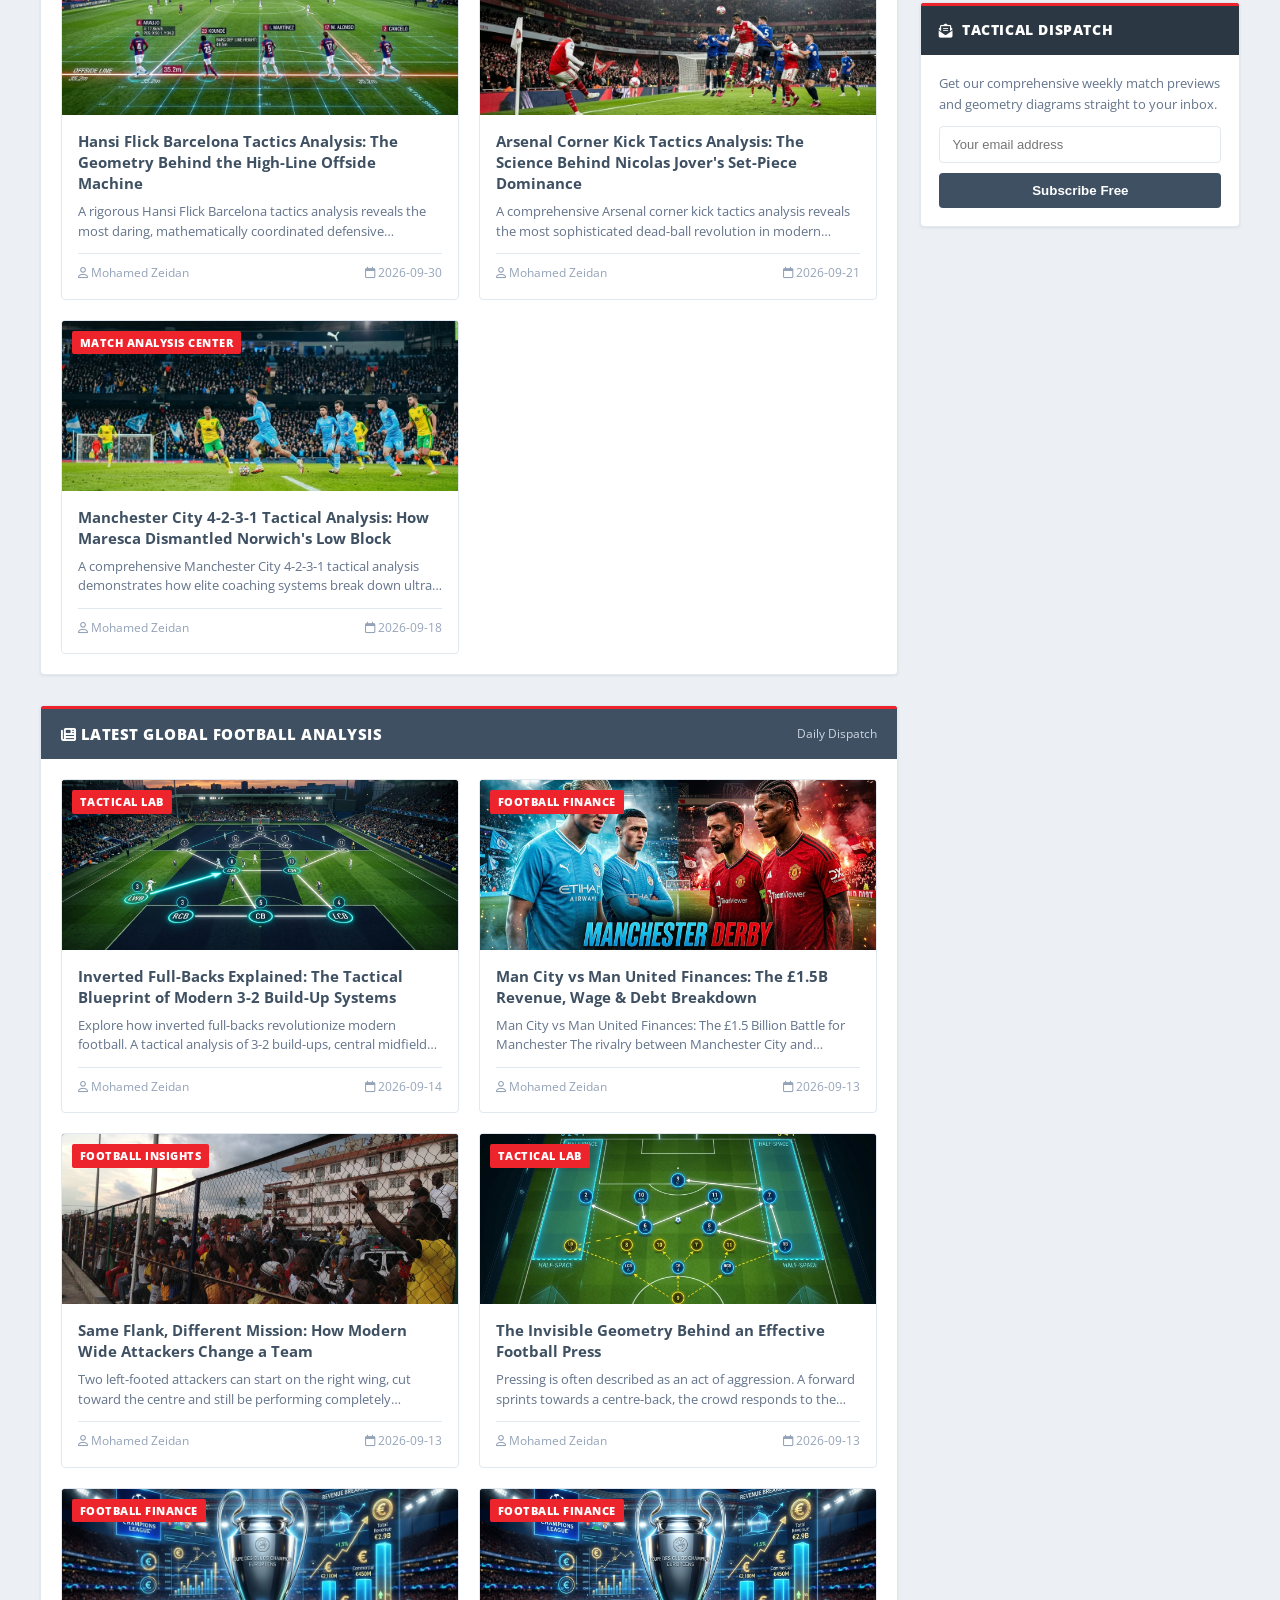
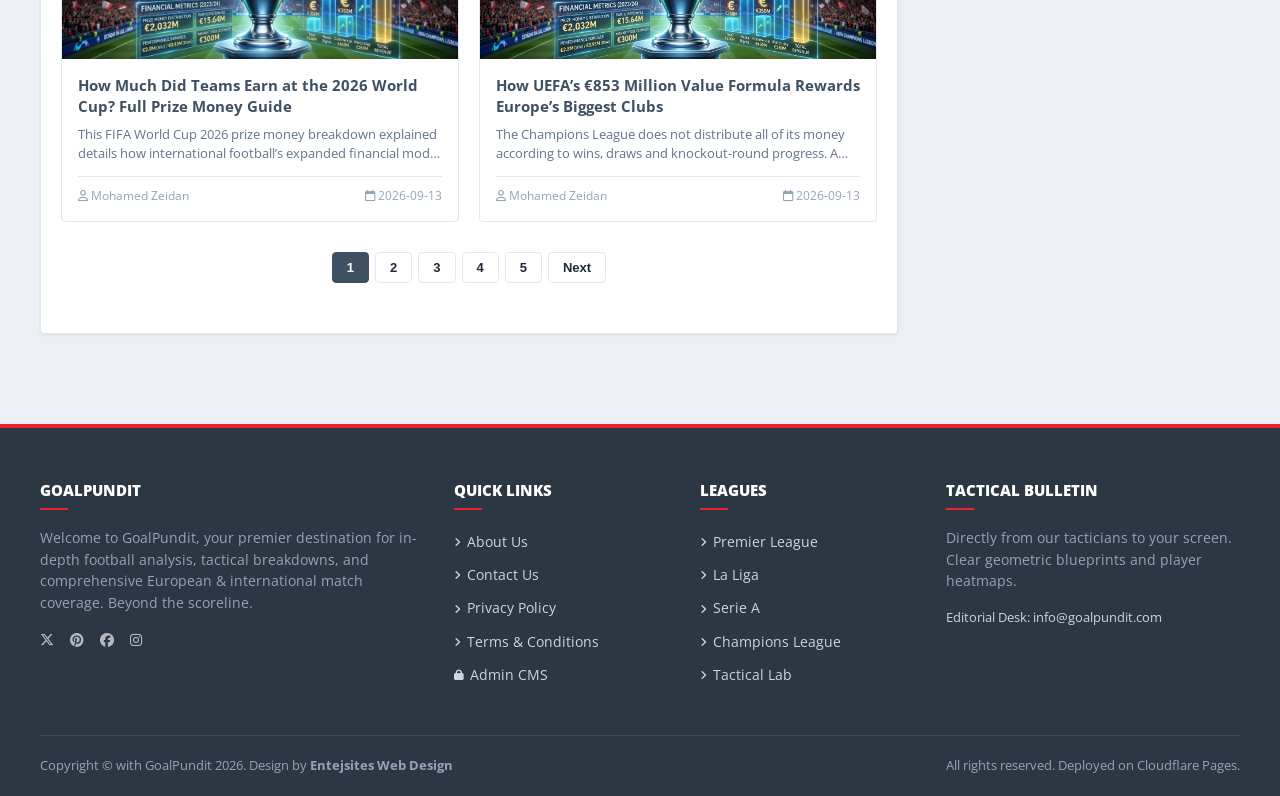
==== commit c0747ca1: "SEO & Media Overhaul: 100% unique non-duplicate images for all 125 posts, curated focus keywords & d" ====
--- a/index.html
+++ b/index.html
@@ -25,7 +25,7 @@
   <link rel="preconnect" href="https://fonts.gstatic.com" crossorigin>
   <link href="https://fonts.googleapis.com/css2?family=Open+Sans:ital,wght@0,400;0,600;0,700;0,800;1,400&family=Montserrat:wght@700;800;900&display=swap" rel="stylesheet">
   <link rel="stylesheet" href="https://cdnjs.cloudflare.com/ajax/libs/font-awesome/6.5.1/css/all.min.css">
-  <link rel="stylesheet" href="css/main.css?v=20261024_05">
+  <link rel="stylesheet" href="css/main.css?v=20261024_07">
 </head>
 <body>
 
@@ -268,7 +268,7 @@
     </div>
   </div>
 
-  <script src="js/goalpundit-sync.js?v=20261024_05"></script>
+  <script src="js/goalpundit-sync.js?v=20261024_07"></script>
   <script>
     let currentLatestPage = 1;
     const postsPerPage = 6;
